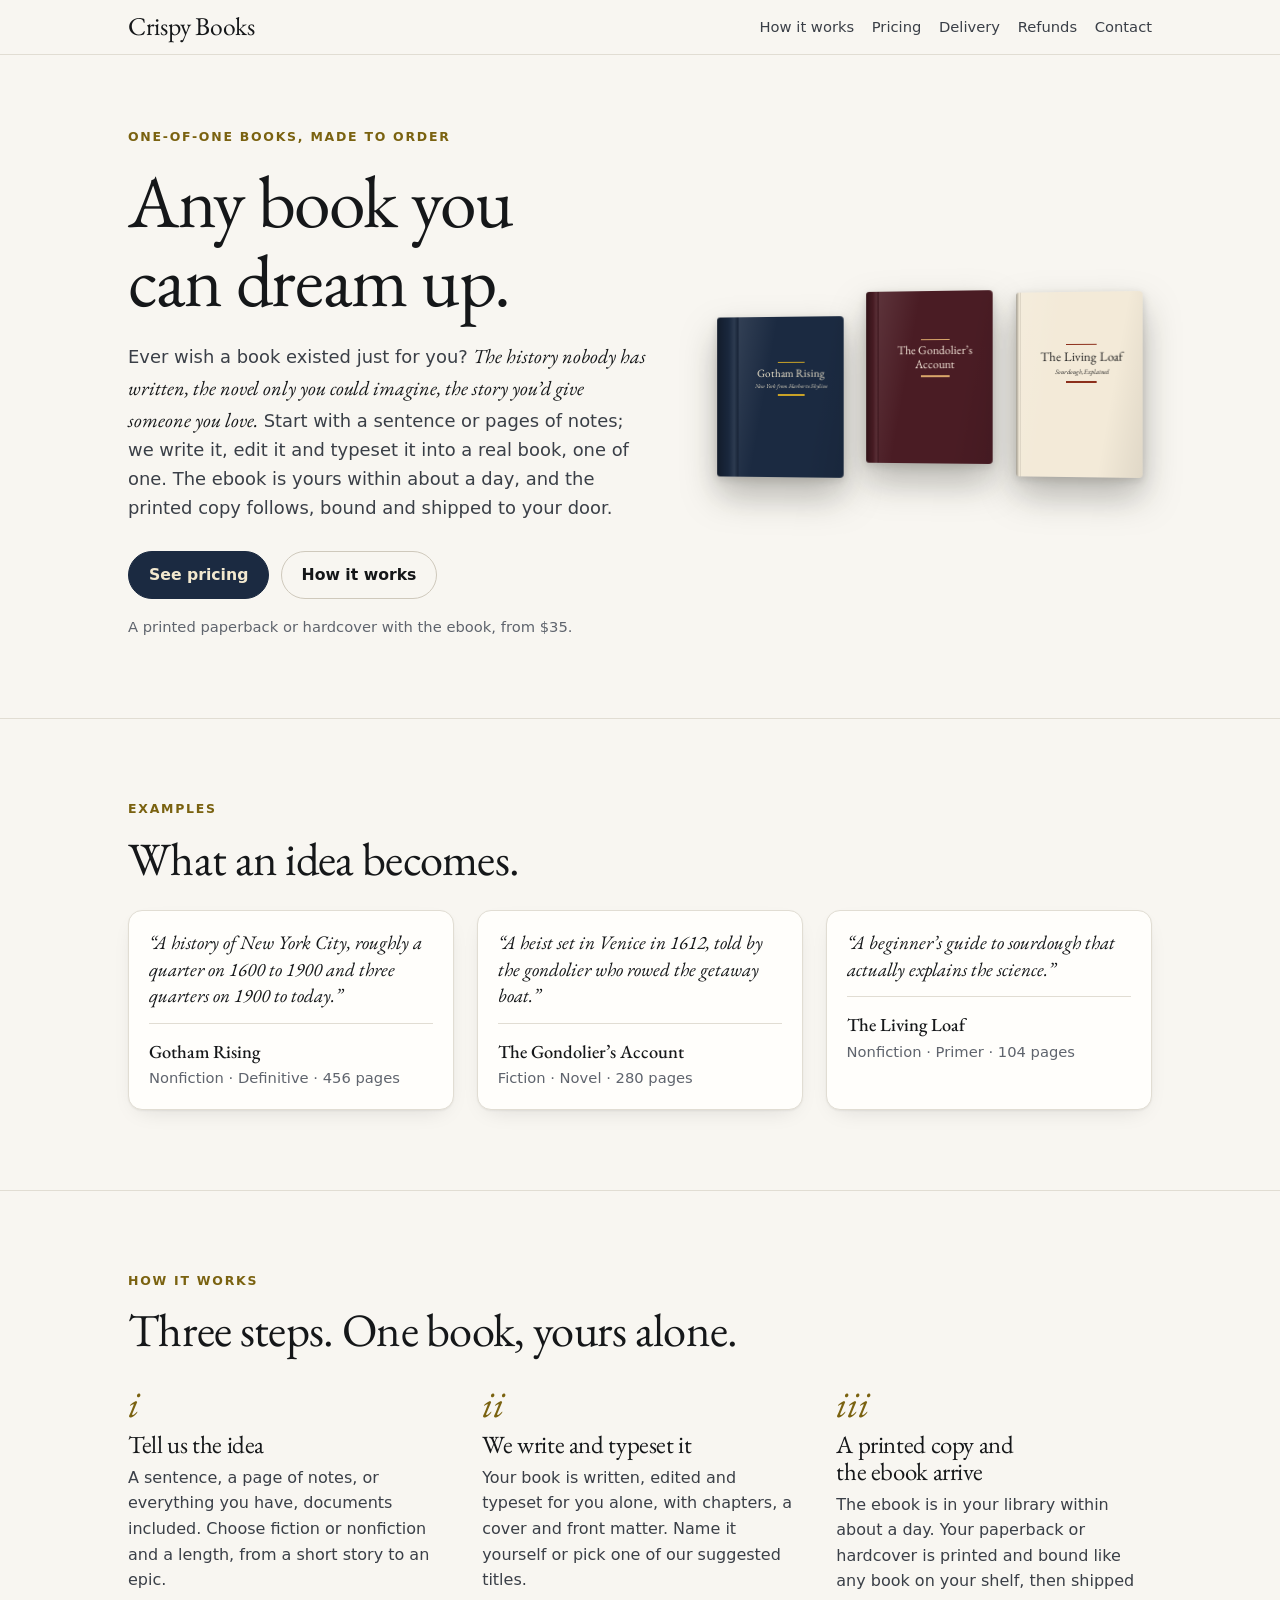
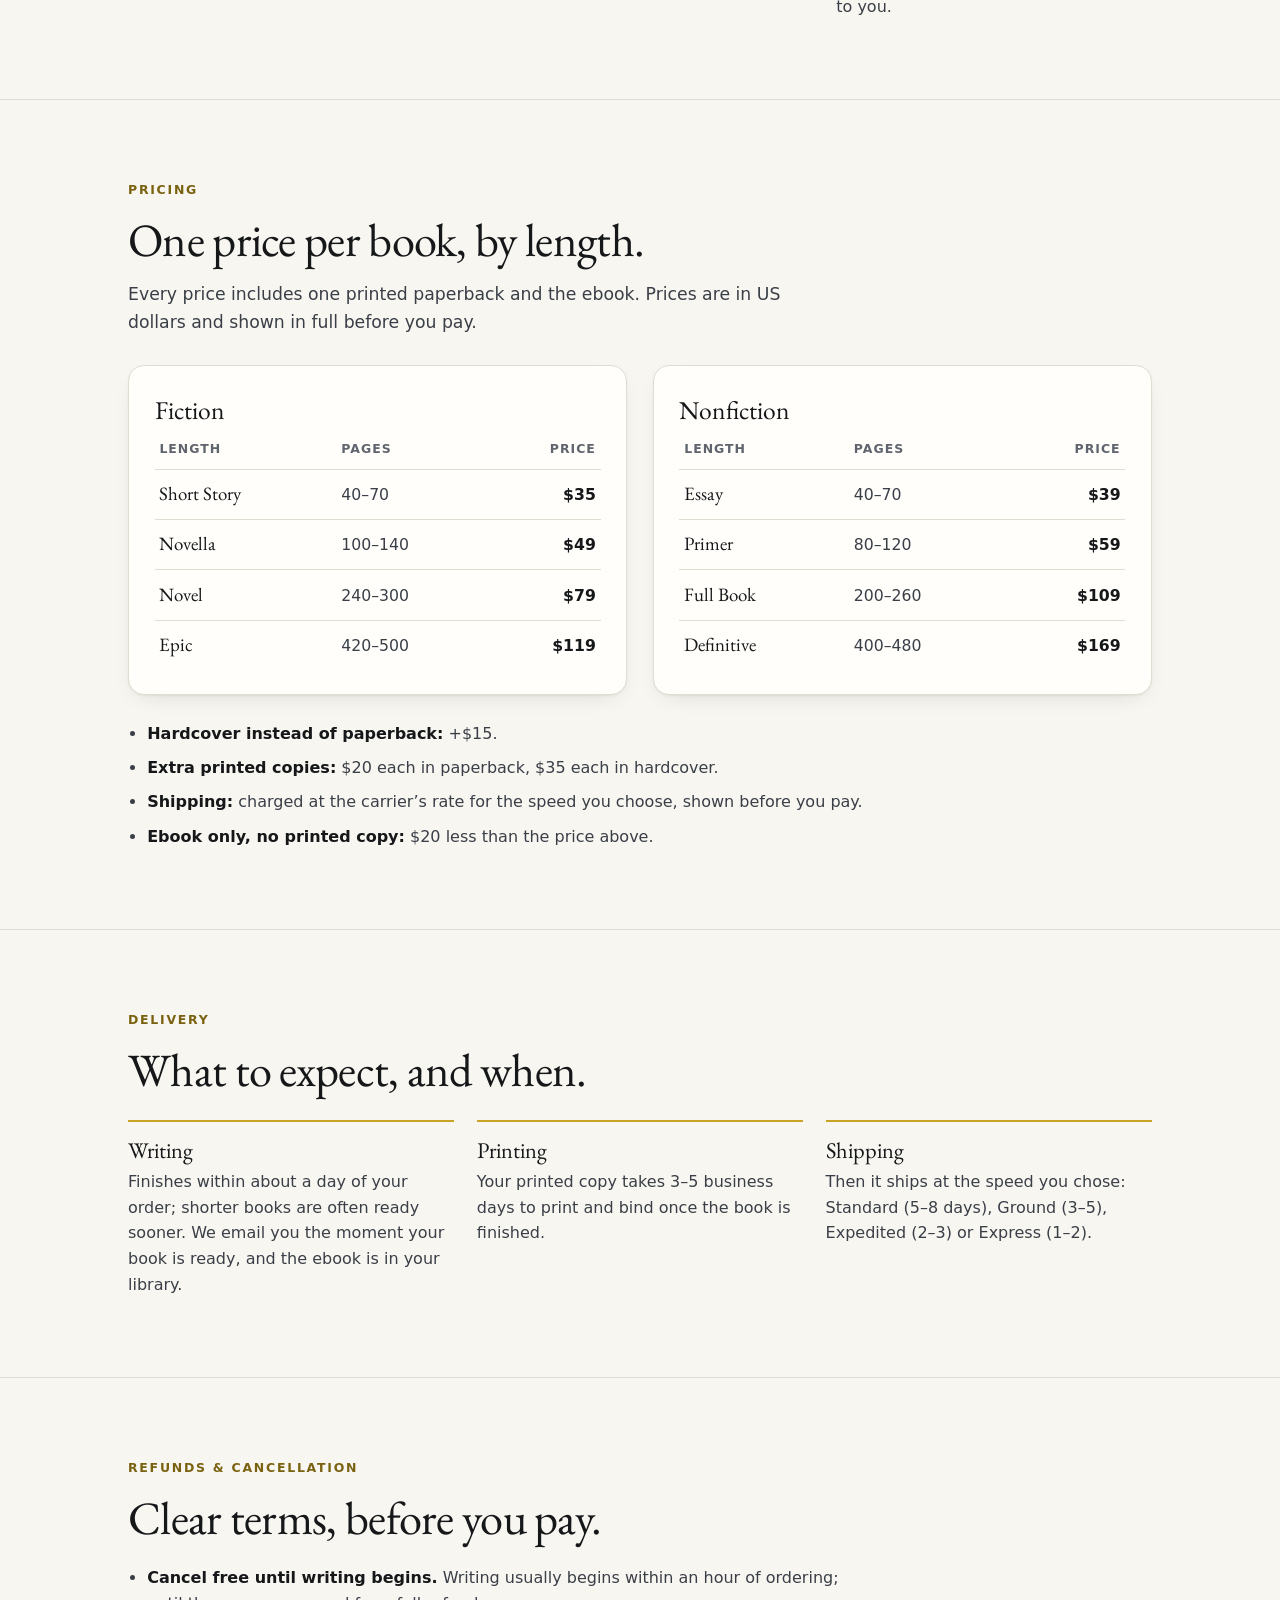
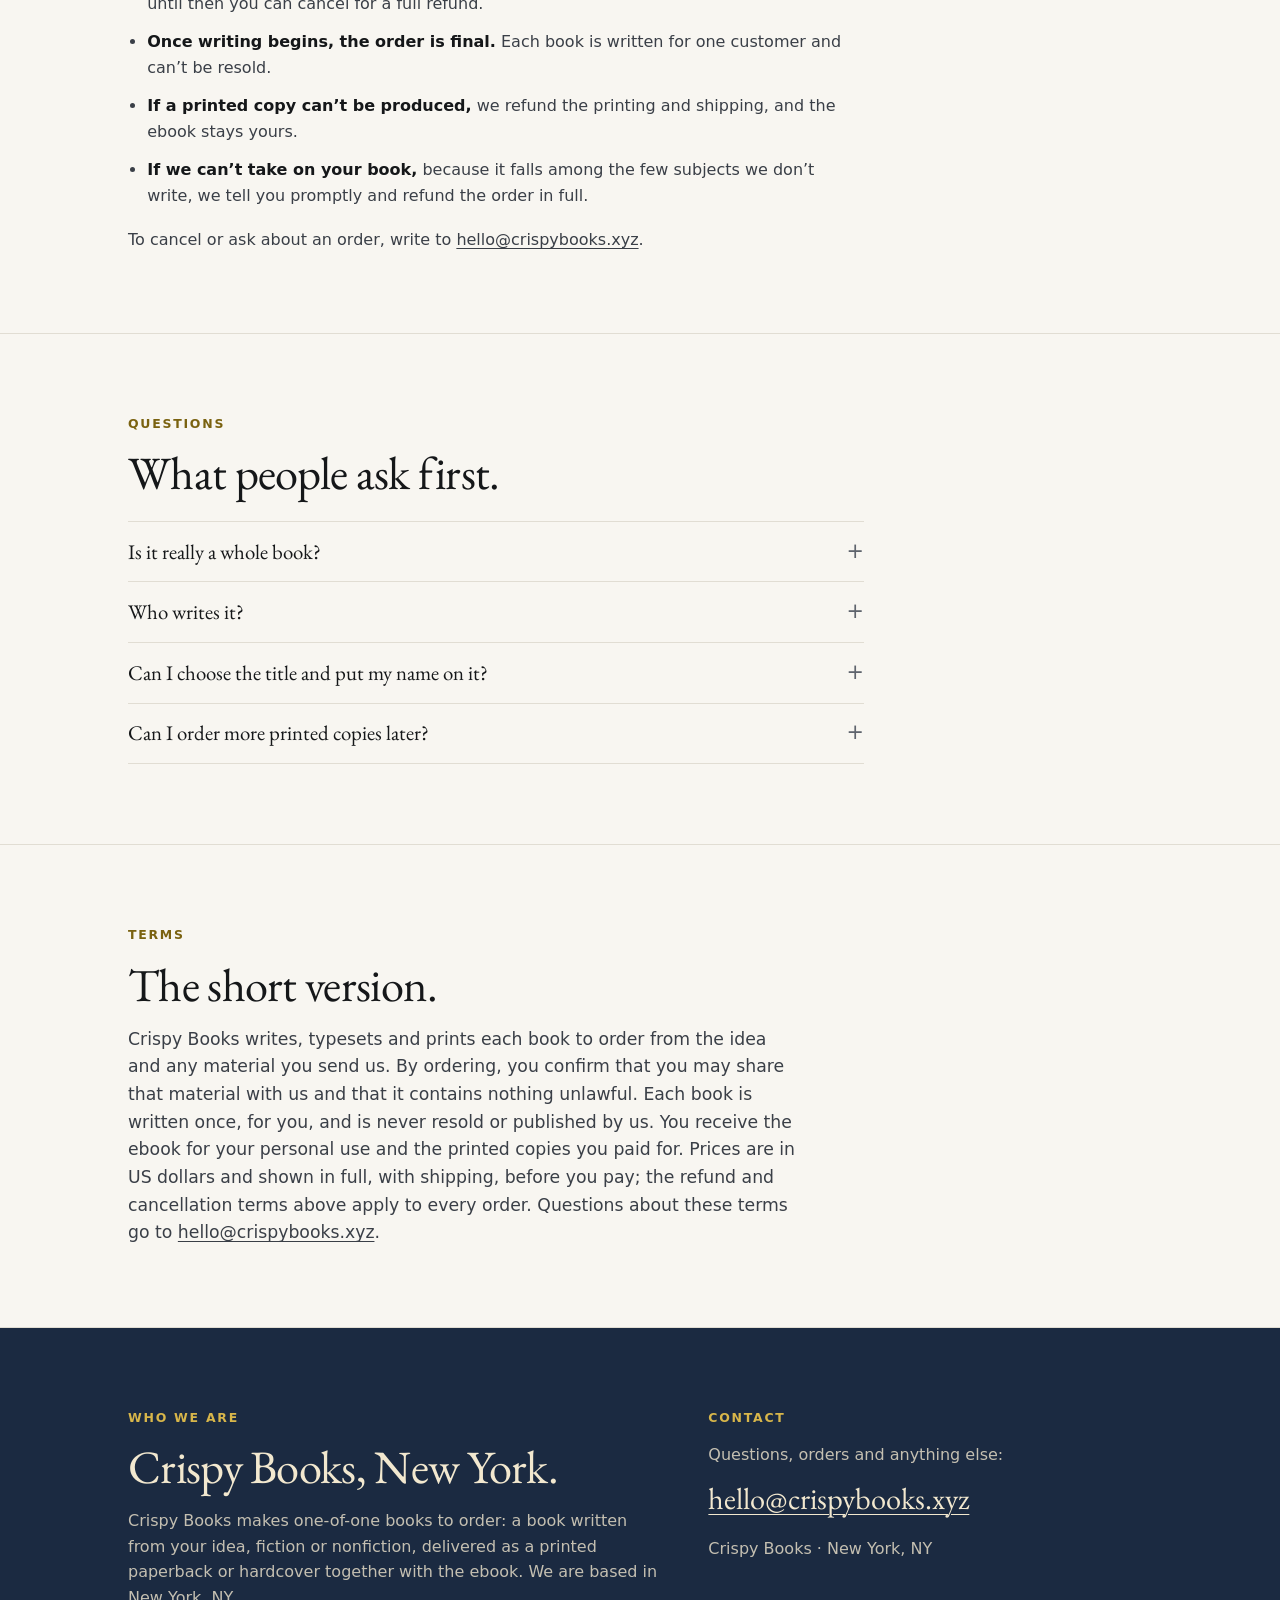
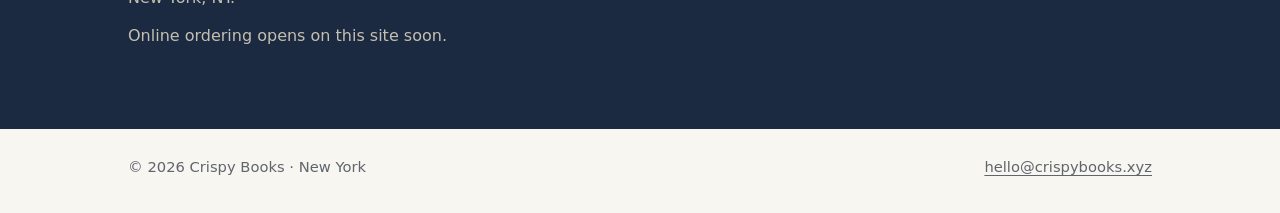
==== index.html @ 07b3c9d2 "Deploy apps/landing from mybook 54cb2e8" ====
<!doctype html>
<html lang="en">
<head>
<meta charset="utf-8">
<meta name="viewport" content="width=device-width, initial-scale=1">
<title>Crispy Books</title>
<meta name="description" content="Printed books made to order, one of one. Share any idea, fiction or nonfiction; we write, typeset and print it and ship it with the ebook. From $35.">
<link rel="canonical" href="https://crispybooks.xyz/">
<meta property="og:type" content="website">
<meta property="og:url" content="https://crispybooks.xyz/">
<meta property="og:title" content="Crispy Books">
<meta property="og:description" content="Printed books made to order, one of one. Share any idea, fiction or nonfiction; we write, typeset and print it and ship it with the ebook. From $35.">
<meta name="color-scheme" content="light dark">
<meta name="theme-color" content="#f8f6f1" media="(prefers-color-scheme: light)">
<meta name="theme-color" content="#121416" media="(prefers-color-scheme: dark)">
<link rel="icon" href="data:image/svg+xml,%3Csvg xmlns='http://www.w3.org/2000/svg' viewBox='0 0 32 32'%3E%3Crect width='32' height='32' rx='7' fill='%231b2a41'/%3E%3Crect x='8' y='7' width='2' height='18' fill='%23c9a227'/%3E%3Ctext x='18.5' y='23' font-family='Georgia,serif' font-size='18' text-anchor='middle' fill='%23f2e8cf'%3EC%3C/text%3E%3C/svg%3E">
<link rel="preconnect" href="https://fonts.googleapis.com">
<link rel="preconnect" href="https://fonts.gstatic.com" crossorigin>
<link rel="stylesheet" href="https://fonts.googleapis.com/css2?family=EB+Garamond:ital,wght@0,400;0,500;1,400&display=swap">
<style>
/* Tokens from apps/web/src/app/globals.css (the paper/ink/gold palette). --gold-text is the gold darkened so it can
   carry small text (the gold itself is 2.2:1 on --paper); --muted is a shade darker than the app's for 4.5:1 on
   --surface as well as --paper. */
:root {
  --paper: #f8f6f1; --paper-2: #efece5; --surface: #fffefb; --ink: #151719; --ink-2: #3a3f47; --muted: #5f646d;
  --line: #e1ddd3; --line-2: #cfc9bc; --accent: #1b2a41; --on-accent: #f2e8cf; --gold: #c9a227; --gold-text: #7a6210;
  --focus: #9a7b14; --band: #1b2a41; --band-fg: #f2e8cf; --band-muted: #c4bfb1; --band-gold: #d8b64a;
  --shadow-1: 0 1px 2px rgba(21,23,26,.05), 0 8px 24px -12px rgba(21,23,26,.18);
  --book-shadow: drop-shadow(0 18px 18px rgba(20,18,12,.26)) drop-shadow(0 3px 4px rgba(20,18,12,.16));
  --display: "EB Garamond", "Libertinus Serif", Georgia, "Times New Roman", serif;
  --ui: system-ui, -apple-system, "Segoe UI", Roboto, "Helvetica Neue", Arial, sans-serif;
  color-scheme: light;
}
@media (prefers-color-scheme: dark) {
  :root {
    --paper: #121416; --paper-2: #191c20; --surface: #1c1f24; --ink: #ebe8e1; --ink-2: #cfcac0; --muted: #a3a7af;
    --line: #2a2e35; --line-2: #3a3f48; --accent: #f2e8cf; --on-accent: #1b2a41; --gold: #d8b64a; --gold-text: #d8b64a;
    --focus: #d8b64a; --band: #0f1724; --band-fg: #f2e8cf; --band-muted: #a9acb3;
    --shadow-1: 0 1px 2px rgba(0,0,0,.4), 0 8px 24px -12px rgba(0,0,0,.6);
    --book-shadow: drop-shadow(0 18px 18px rgba(0,0,0,.5)) drop-shadow(0 3px 4px rgba(0,0,0,.4));
    color-scheme: dark;
  }
}
*, *::before, *::after { box-sizing: border-box; }
html { -webkit-text-size-adjust: 100%; }
@media (prefers-reduced-motion: no-preference) { html { scroll-behavior: smooth; } }
body { margin: 0; background: var(--paper); color: var(--ink); font-family: var(--ui); font-size: 1rem; line-height: 1.6; -webkit-font-smoothing: antialiased; overflow-wrap: break-word; }
h1, h2, h3 { font-family: var(--display); font-weight: 400; line-height: 1.08; letter-spacing: -.015em; margin: 0; text-wrap: balance; }
p { margin: 0; }
a { color: inherit; text-decoration-thickness: 1px; text-underline-offset: .18em; }
a:hover { text-decoration-thickness: 2px; }
:focus-visible { outline: 2px solid var(--focus); outline-offset: 3px; border-radius: 3px; }
.wrap { width: 100%; max-width: 1080px; margin: 0 auto; padding: 0 16px; }
@media (min-width: 640px) { .wrap { padding: 0 28px; } }
.skip { position: absolute; left: 16px; top: -100px; background: var(--accent); color: var(--on-accent); padding: .5rem .8rem; border-radius: 6px; z-index: 10; }
.skip:focus { top: 12px; }

/* header */
.top { border-bottom: 1px solid var(--line); }
.top .wrap { display: flex; flex-wrap: wrap; align-items: center; justify-content: space-between; gap: .4rem 1.2rem; padding-top: .9rem; padding-bottom: .9rem; }
.wordmark { font-family: var(--display); font-size: 1.6rem; line-height: 1; letter-spacing: -.01em; text-decoration: none; }
.top nav ul { display: flex; flex-wrap: wrap; gap: .2rem 1.1rem; list-style: none; margin: 0; padding: 0; font-size: .92rem; }
.top nav a { color: var(--ink-2); text-decoration: none; }
.top nav a:hover { color: var(--ink); text-decoration: underline; }

/* shared section pieces */
section { padding: 3.5rem 0; border-bottom: 1px solid var(--line); }
@media (min-width: 860px) { section { padding: 5rem 0; } }
.eyebrow { font-size: .78rem; font-weight: 600; letter-spacing: .14em; text-transform: uppercase; color: var(--gold-text); margin-bottom: .9rem; }
h2 { font-size: clamp(2rem, 6vw, 2.9rem); margin-bottom: 1rem; }
.lead { color: var(--ink-2); font-size: 1.08rem; max-width: 42rem; }

/* hero */
.hero { padding-top: 2.6rem; }
.hero .wrap { display: grid; gap: 2.6rem; align-items: center; }
@media (min-width: 860px) { .hero { padding-top: 4.5rem; } .hero .wrap { grid-template-columns: 1.08fr .92fr; gap: 3.5rem; } }
h1 { font-size: clamp(2.6rem, 9vw, 4.6rem); margin-bottom: 1.2rem; }
.hero .sub { color: var(--ink-2); font-size: 1.12rem; max-width: 36rem; }
.hero .sub em { font-family: var(--display); font-size: 1.12em; color: var(--ink); }
.ctas { display: flex; flex-wrap: wrap; gap: .7rem; margin-top: 1.8rem; }
.btn { display: inline-flex; align-items: center; min-height: 44px; padding: .65rem 1.25rem; border-radius: 999px; font-weight: 600; font-size: .98rem; text-decoration: none; border: 1.5px solid var(--accent); }
.btn-primary { background: var(--accent); color: var(--on-accent); }
.btn-ghost { color: var(--ink); border-color: var(--line-2); }
.btn:hover { filter: brightness(1.08); }
.from { margin-top: 1rem; color: var(--muted); font-size: .92rem; }

/* CSS books, simplified from apps/web's BookCover (globals.css .book / .bk-*) */
.shelf { display: grid; grid-template-columns: repeat(3, minmax(0, 1fr)); gap: 5%; align-items: end; max-width: 520px; width: 100%; margin: 0 auto; padding: 1.2rem 2% 1rem; }
.book { display: flex; align-items: stretch; filter: var(--book-shadow); transform: perspective(1200px) rotateY(-10deg); transform-origin: 40% center; }
.shelf .book:nth-child(2) { transform: perspective(1200px) rotateY(-10deg) translateY(-8%); }
.bk-spine { flex: 0 0 auto; border-radius: 3px 0 0 3px; background-color: var(--c-bg); background-image: linear-gradient(to right, rgba(0,0,0,.35), rgba(0,0,0,.05) 55%, rgba(255,255,255,.08) 80%, rgba(0,0,0,.18)); }
.bk-cover { container-type: inline-size; position: relative; flex: 1 1 auto; min-width: 0; aspect-ratio: 2 / 3; overflow: hidden; border-radius: 0 4px 4px 0; background: var(--c-bg); color: var(--c-fg); }
.bk-cover::before { content: ""; position: absolute; inset: 0; background: linear-gradient(100deg, rgba(255,255,255,.1), transparent 30%, transparent 70%, rgba(0,0,0,.08)); }
.bk-panel { position: absolute; inset: 0; display: grid; grid-template-rows: 1fr auto 2fr; padding: 8cqw; font-family: var(--display); }
.bk-tb { grid-row: 2; display: grid; justify-items: center; gap: 3.6cqw; text-align: center; }
.bk-rule { width: 30%; height: 1.5px; background: var(--c-accent); }
.bk-t { font-size: 10.5cqw; line-height: 1.1; text-wrap: balance; }
.bk-s { font-size: 5.4cqw; font-style: italic; line-height: 1.25; }

/* examples */
.ideas { list-style: none; margin: 1.6rem 0 0; padding: 0; display: grid; gap: 1rem; }
@media (min-width: 860px) { .ideas { grid-template-columns: repeat(3, 1fr); gap: 1.4rem; } }
.ideas li { background: var(--surface); border: 1px solid var(--line); border-radius: 14px; padding: 1.2rem 1.25rem; box-shadow: var(--shadow-1); }
.ideas q { display: block; font-family: var(--display); font-style: italic; font-size: 1.2rem; line-height: 1.4; quotes: "\201C" "\201D"; }
.ideas .became { margin-top: .8rem; padding-top: .8rem; border-top: 1px solid var(--line); font-size: .92rem; color: var(--muted); }
.ideas .became b { display: block; font-family: var(--display); font-weight: 500; font-size: 1.15rem; color: var(--ink); }

/* how it works */
.steps { list-style: none; margin: 1.8rem 0 0; padding: 0; display: grid; gap: 1.8rem; }
@media (min-width: 860px) { .steps { grid-template-columns: repeat(3, 1fr); gap: 2.4rem; } }
.steps .n { font-family: var(--display); font-style: italic; font-size: 2.4rem; line-height: 1; color: var(--gold-text); }
.steps h3 { font-size: 1.55rem; margin: .5rem 0 .45rem; }
.steps p { color: var(--ink-2); }

/* pricing */
.prices { display: grid; gap: 1.2rem; margin-top: 1.8rem; }
@media (min-width: 760px) { .prices { grid-template-columns: 1fr 1fr; gap: 1.6rem; } }
.card { background: var(--surface); border: 1px solid var(--line); border-radius: 16px; padding: 1.2rem 1rem; box-shadow: var(--shadow-1); }
@media (min-width: 640px) { .card { padding: 1.5rem 1.6rem; } }
table { width: 100%; border-collapse: collapse; font-size: .98rem; }
caption { text-align: left; font-family: var(--display); font-size: 1.6rem; padding-bottom: .5rem; }
th, td { text-align: left; padding: .6rem .3rem; border-top: 1px solid var(--line); vertical-align: baseline; }
thead th { border-top: 0; font-size: .78rem; font-weight: 600; letter-spacing: .08em; text-transform: uppercase; color: var(--muted); padding-top: 0; }
tbody th { font-family: var(--display); font-weight: 400; font-size: 1.18rem; }
td.pg { color: var(--ink-2); white-space: nowrap; }
.price { text-align: right; font-weight: 600; white-space: nowrap; font-variant-numeric: tabular-nums; }
.incl { margin: 1.6rem 0 0; display: grid; gap: .55rem; padding-left: 1.2rem; color: var(--ink-2); }
.incl strong { color: var(--ink); }

/* delivery, refunds, terms */
.facts { margin: 1.6rem 0 0; display: grid; gap: 1.2rem; }
@media (min-width: 760px) { .facts { grid-template-columns: repeat(3, 1fr); gap: 1.4rem; } }
.facts div { border-top: 2px solid var(--gold); padding-top: .9rem; }
.facts dt { font-family: var(--display); font-size: 1.4rem; line-height: 1.2; }
.facts dd { margin: .35rem 0 0; color: var(--ink-2); }
.policy { margin: 1.4rem 0 0; padding-left: 1.2rem; display: grid; gap: .8rem; max-width: 46rem; color: var(--ink-2); }
.policy strong { color: var(--ink); }
.note { margin-top: 1.2rem; color: var(--ink-2); max-width: 46rem; }

/* faq */
.faq { margin-top: 1.4rem; max-width: 46rem; border-top: 1px solid var(--line); }
.faq details { border-bottom: 1px solid var(--line); }
.faq summary { cursor: pointer; list-style: none; display: flex; justify-content: space-between; gap: 1rem; padding: 1.05rem 0; font-family: var(--display); font-size: 1.3rem; line-height: 1.25; }
.faq summary::-webkit-details-marker { display: none; }
.faq summary::after { content: "+"; font-family: var(--ui); color: var(--muted); flex: 0 0 auto; }
.faq details[open] summary::after { content: "\2212"; }
.faq details p { padding: 0 0 1.1rem; color: var(--ink-2); }

/* who we are + contact: the app's navy band */
.band { background: var(--band); color: var(--band-fg); border-bottom: 0; }
.band .wrap { display: grid; gap: 2rem; }
@media (min-width: 760px) { .band .wrap { grid-template-columns: 1.2fr 1fr; gap: 3rem; } }
.band .eyebrow { color: var(--band-gold); }
.band p { color: var(--band-muted); max-width: 34rem; }
.band p + p { margin-top: .8rem; }
.band .mail { display: inline-block; margin: .4rem 0 .8rem; font-family: var(--display); font-size: clamp(1.45rem, 6vw, 1.9rem); color: var(--band-fg); }
.band :focus-visible { outline-color: var(--band-gold); }

/* footer */
footer { padding: 1.6rem 0 2.2rem; color: var(--muted); font-size: .92rem; }
footer .wrap { display: flex; flex-wrap: wrap; gap: .4rem 1.4rem; justify-content: space-between; }
</style>
</head>
<body>
<a class="skip" href="#main">Skip to content</a>
<header class="top">
  <div class="wrap">
    <a class="wordmark" href="/">Crispy Books</a>
    <nav aria-label="Sections">
      <ul>
        <li><a href="#how">How it works</a></li>
        <li><a href="#pricing">Pricing</a></li>
        <li><a href="#delivery">Delivery</a></li>
        <li><a href="#refunds">Refunds</a></li>
        <li><a href="#contact">Contact</a></li>
      </ul>
    </nav>
  </div>
</header>

<main id="main">
  <section class="hero" aria-labelledby="hero-h">
    <div class="wrap">
      <div>
        <p class="eyebrow">One-of-one books, made to order</p>
        <h1 id="hero-h">Any book you can dream up.</h1>
        <p class="sub">Ever wish a book existed just for you? <em>The history nobody has written, the novel only you could imagine, the story you&rsquo;d give someone you love.</em> Start with a sentence or pages of notes; we write it, edit it and typeset it into a real book, one of one. The ebook is yours within about a day, and the printed copy follows, bound and shipped to your door.</p>
        <div class="ctas">
          <a class="btn btn-primary" href="#pricing">See pricing</a>
          <a class="btn btn-ghost" href="#how">How it works</a>
        </div>
        <p class="from">A printed paperback or hardcover with the ebook, from $35.</p>
      </div>
      <div class="shelf">
        <div class="book" role="img" aria-label="Book cover: Gotham Rising, New York from Harbor to Skyline" style="--c-bg:#1b2a41;--c-fg:#f2e8cf;--c-accent:#c9a227">
          <div class="bk-spine" style="width:17%"></div>
          <div class="bk-cover"><div class="bk-panel"><div class="bk-tb"><div class="bk-rule"></div><div class="bk-t">Gotham Rising</div><div class="bk-s">New York from Harbor to Skyline</div><div class="bk-rule"></div></div></div></div>
        </div>
        <div class="book" role="img" aria-label="Book cover: The Gondolier's Account" style="--c-bg:#4a1c24;--c-fg:#f6e9dc;--c-accent:#d9a66a">
          <div class="bk-spine" style="width:10.5%"></div>
          <div class="bk-cover"><div class="bk-panel"><div class="bk-tb"><div class="bk-rule"></div><div class="bk-t">The Gondolier&rsquo;s Account</div><div class="bk-rule"></div></div></div></div>
        </div>
        <div class="book" role="img" aria-label="Book cover: The Living Loaf, Sourdough, Explained" style="--c-bg:#f3ead8;--c-fg:#1f1f1f;--c-accent:#8c2f1b">
          <div class="bk-spine" style="width:4%"></div>
          <div class="bk-cover"><div class="bk-panel"><div class="bk-tb"><div class="bk-rule"></div><div class="bk-t">The Living Loaf</div><div class="bk-s">Sourdough, Explained</div><div class="bk-rule"></div></div></div></div>
        </div>
      </div>
    </div>
  </section>

  <section aria-labelledby="ideas-h">
    <div class="wrap">
      <p class="eyebrow">Examples</p>
      <h2 id="ideas-h">What an idea becomes.</h2>
      <ul class="ideas">
        <li><q>A history of New York City, roughly a quarter on 1600 to 1900 and three quarters on 1900 to today.</q><p class="became"><b>Gotham Rising</b>Nonfiction &middot; Definitive &middot; 456 pages</p></li>
        <li><q>A heist set in Venice in 1612, told by the gondolier who rowed the getaway boat.</q><p class="became"><b>The Gondolier&rsquo;s Account</b>Fiction &middot; Novel &middot; 280 pages</p></li>
        <li><q>A beginner&rsquo;s guide to sourdough that actually explains the science.</q><p class="became"><b>The Living Loaf</b>Nonfiction &middot; Primer &middot; 104 pages</p></li>
      </ul>
    </div>
  </section>

  <section id="how" aria-labelledby="how-h">
    <div class="wrap">
      <p class="eyebrow">How it works</p>
      <h2 id="how-h">Three steps. One book, yours alone.</h2>
      <ol class="steps">
        <li><div class="n" aria-hidden="true">i</div><h3>Tell us the idea</h3><p>A sentence, a page of notes, or everything you have, documents included. Choose fiction or nonfiction and a length, from a short story to an epic.</p></li>
        <li><div class="n" aria-hidden="true">ii</div><h3>We write and typeset it</h3><p>Your book is written, edited and typeset for you alone, with chapters, a cover and front matter. Name it yourself or pick one of our suggested titles.</p></li>
        <li><div class="n" aria-hidden="true">iii</div><h3>A printed copy and the ebook arrive</h3><p>The ebook is in your library within about a day. Your paperback or hardcover is printed and bound like any book on your shelf, then shipped to you.</p></li>
      </ol>
    </div>
  </section>

  <section id="pricing" aria-labelledby="pricing-h">
    <div class="wrap">
      <p class="eyebrow">Pricing</p>
      <h2 id="pricing-h">One price per book, by length.</h2>
      <p class="lead">Every price includes one printed paperback and the ebook. Prices are in US dollars and shown in full before you pay.</p>
      <div class="prices">
        <div class="card">
          <table>
            <caption>Fiction</caption>
            <thead><tr><th scope="col">Length</th><th scope="col">Pages</th><th scope="col" class="price">Price</th></tr></thead>
            <tbody>
              <tr><th scope="row">Short Story</th><td class="pg">40&ndash;70</td><td class="price">$35</td></tr>
              <tr><th scope="row">Novella</th><td class="pg">100&ndash;140</td><td class="price">$49</td></tr>
              <tr><th scope="row">Novel</th><td class="pg">240&ndash;300</td><td class="price">$79</td></tr>
              <tr><th scope="row">Epic</th><td class="pg">420&ndash;500</td><td class="price">$119</td></tr>
            </tbody>
          </table>
        </div>
        <div class="card">
          <table>
            <caption>Nonfiction</caption>
            <thead><tr><th scope="col">Length</th><th scope="col">Pages</th><th scope="col" class="price">Price</th></tr></thead>
            <tbody>
              <tr><th scope="row">Essay</th><td class="pg">40&ndash;70</td><td class="price">$39</td></tr>
              <tr><th scope="row">Primer</th><td class="pg">80&ndash;120</td><td class="price">$59</td></tr>
              <tr><th scope="row">Full Book</th><td class="pg">200&ndash;260</td><td class="price">$109</td></tr>
              <tr><th scope="row">Definitive</th><td class="pg">400&ndash;480</td><td class="price">$169</td></tr>
            </tbody>
          </table>
        </div>
      </div>
      <ul class="incl">
        <li><strong>Hardcover instead of paperback:</strong> +$15.</li>
        <li><strong>Extra printed copies:</strong> $20 each in paperback, $35 each in hardcover.</li>
        <li><strong>Shipping:</strong> charged at the carrier&rsquo;s rate for the speed you choose, shown before you pay.</li>
        <li><strong>Ebook only, no printed copy:</strong> $20 less than the price above.</li>
      </ul>
    </div>
  </section>

  <section id="delivery" aria-labelledby="delivery-h">
    <div class="wrap">
      <p class="eyebrow">Delivery</p>
      <h2 id="delivery-h">What to expect, and when.</h2>
      <dl class="facts">
        <div><dt>Writing</dt><dd>Finishes within about a day of your order; shorter books are often ready sooner. We email you the moment your book is ready, and the ebook is in your library.</dd></div>
        <div><dt>Printing</dt><dd>Your printed copy takes 3&ndash;5 business days to print and bind once the book is finished.</dd></div>
        <div><dt>Shipping</dt><dd>Then it ships at the speed you chose: Standard (5&ndash;8 days), Ground (3&ndash;5), Expedited (2&ndash;3) or Express (1&ndash;2).</dd></div>
      </dl>
    </div>
  </section>

  <section id="refunds" aria-labelledby="refunds-h">
    <div class="wrap">
      <p class="eyebrow">Refunds &amp; cancellation</p>
      <h2 id="refunds-h">Clear terms, before you pay.</h2>
      <ul class="policy">
        <li><strong>Cancel free until writing begins.</strong> Writing usually begins within an hour of ordering; until then you can cancel for a full refund.</li>
        <li><strong>Once writing begins, the order is final.</strong> Each book is written for one customer and can&rsquo;t be resold.</li>
        <li><strong>If a printed copy can&rsquo;t be produced,</strong> we refund the printing and shipping, and the ebook stays yours.</li>
        <li><strong>If we can&rsquo;t take on your book,</strong> because it falls among the few subjects we don&rsquo;t write, we tell you promptly and refund the order in full.</li>
      </ul>
      <p class="note">To cancel or ask about an order, write to <a href="mailto:hello@crispybooks.xyz">hello@crispybooks.xyz</a>.</p>
    </div>
  </section>

  <section id="faq" aria-labelledby="faq-h">
    <div class="wrap">
      <p class="eyebrow">Questions</p>
      <h2 id="faq-h">What people ask first.</h2>
      <div class="faq">
        <details><summary>Is it really a whole book?</summary><p>Yes. A finished, structured book with chapters, a cover, front matter and, for nonfiction, a sources section, typeset to the length you chose. It reads and prints like any book on your shelf.</p></details>
        <details><summary>Who writes it?</summary><p>Crispy Books does. Each book is written from your description by our in-house editorial process, edited for consistency, checked against its sources where it makes factual claims, and typeset by us. Your book is written once, for you, and never resold.</p></details>
        <details><summary>Can I choose the title and put my name on it?</summary><p>Yes. Set the title and subtitle yourself or pick one of three suggestions written for your book. You can print a name on the cover and title page as &ldquo;inspired by&rdquo;.</p></details>
        <details><summary>Can I order more printed copies later?</summary><p>Yes. Every book stays in your library, and you can order more copies in either binding at any time.</p></details>
      </div>
    </div>
  </section>

  <section id="terms" aria-labelledby="terms-h">
    <div class="wrap">
      <p class="eyebrow">Terms</p>
      <h2 id="terms-h">The short version.</h2>
      <p class="lead">Crispy Books writes, typesets and prints each book to order from the idea and any material you send us. By ordering, you confirm that you may share that material with us and that it contains nothing unlawful. Each book is written once, for you, and is never resold or published by us. You receive the ebook for your personal use and the printed copies you paid for. Prices are in US dollars and shown in full, with shipping, before you pay; the refund and cancellation terms above apply to every order. Questions about these terms go to <a href="mailto:hello@crispybooks.xyz">hello@crispybooks.xyz</a>.</p>
    </div>
  </section>

  <section id="contact" class="band" aria-labelledby="contact-h">
    <div class="wrap">
      <div>
        <p class="eyebrow">Who we are</p>
        <h2 id="contact-h">Crispy Books, New York.</h2>
        <p>Crispy Books makes one-of-one books to order: a book written from your idea, fiction or nonfiction, delivered as a printed paperback or hardcover together with the ebook. We are based in New York, NY.</p>
        <p>Online ordering opens on this site soon.</p>
      </div>
      <div>
        <p class="eyebrow">Contact</p>
        <p>Questions, orders and anything else:</p>
        <a class="mail" href="mailto:hello@crispybooks.xyz">hello@crispybooks.xyz</a>
        <p>Crispy Books &middot; New York, NY</p>
      </div>
    </div>
  </section>
</main>

<footer>
  <div class="wrap">
    <span>&copy; 2026 Crispy Books &middot; New York</span>
    <a href="mailto:hello@crispybooks.xyz">hello@crispybooks.xyz</a>
  </div>
</footer>
</body>
</html>
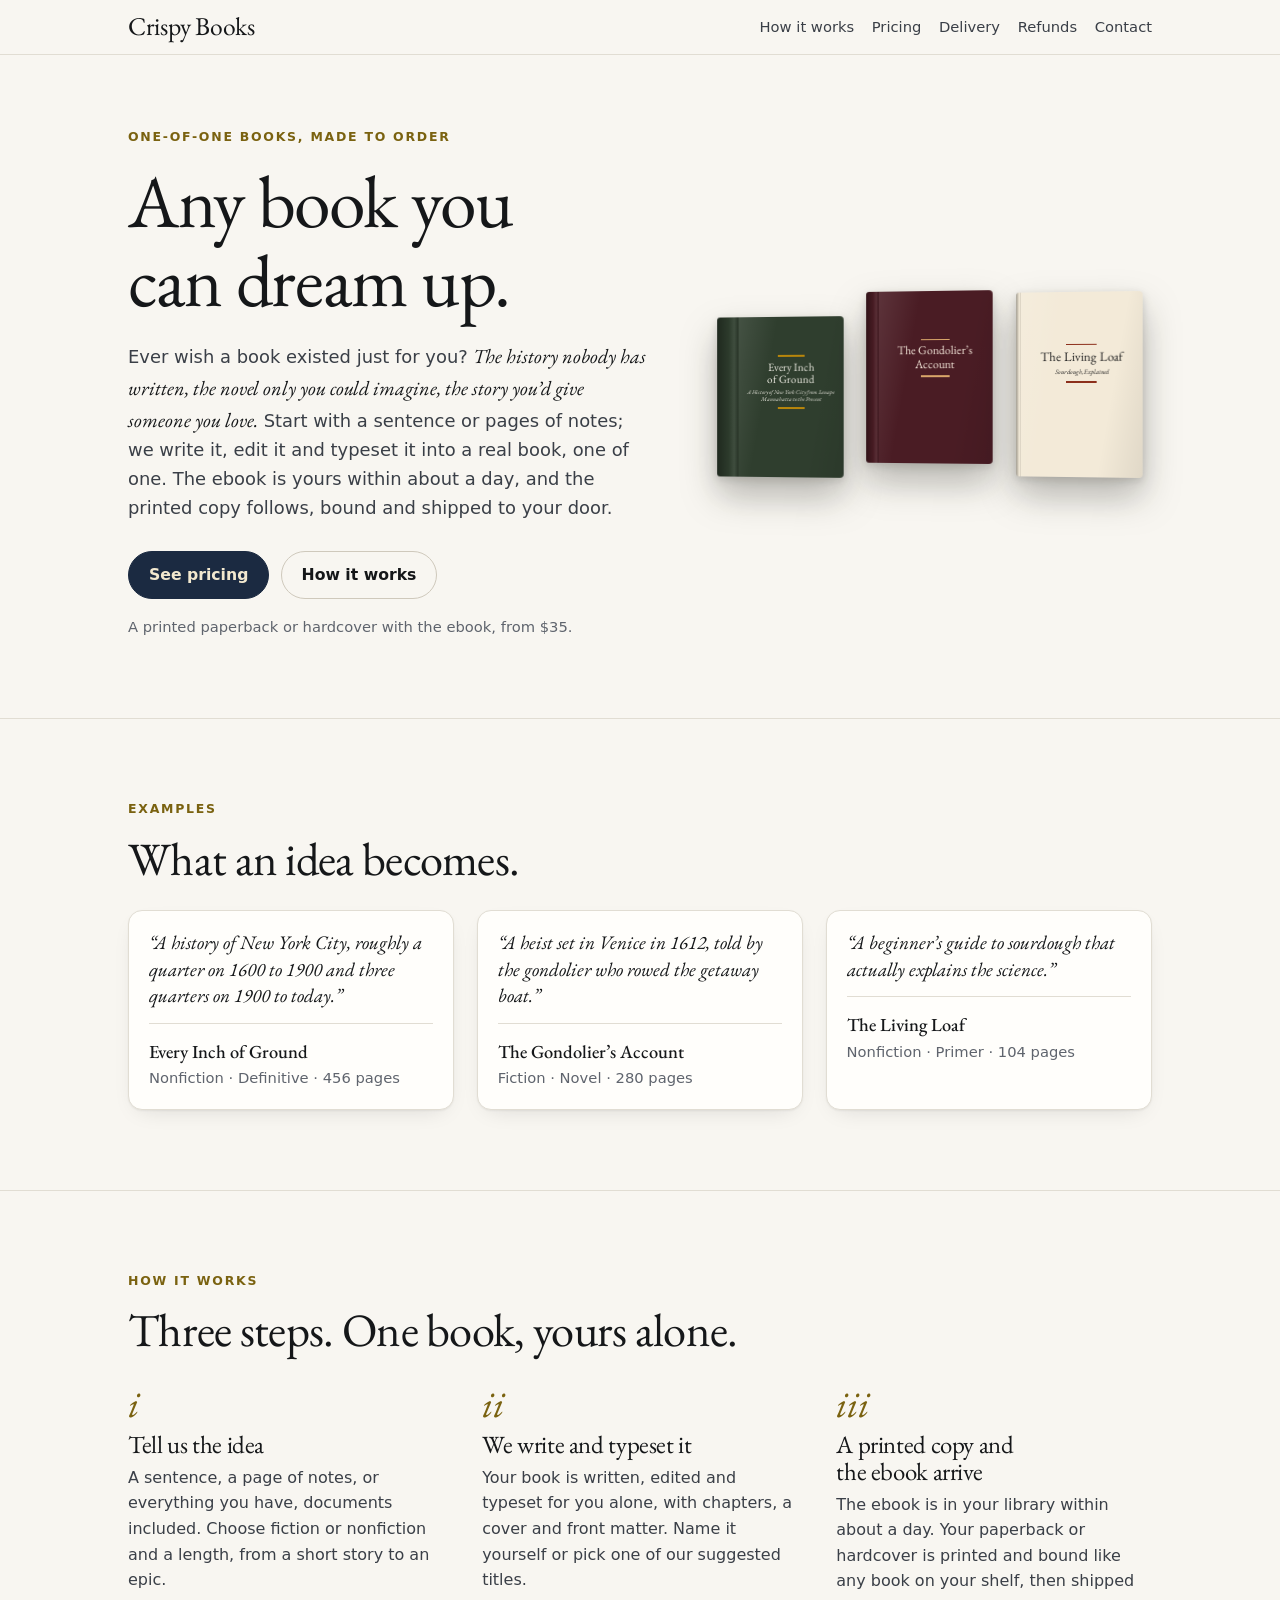
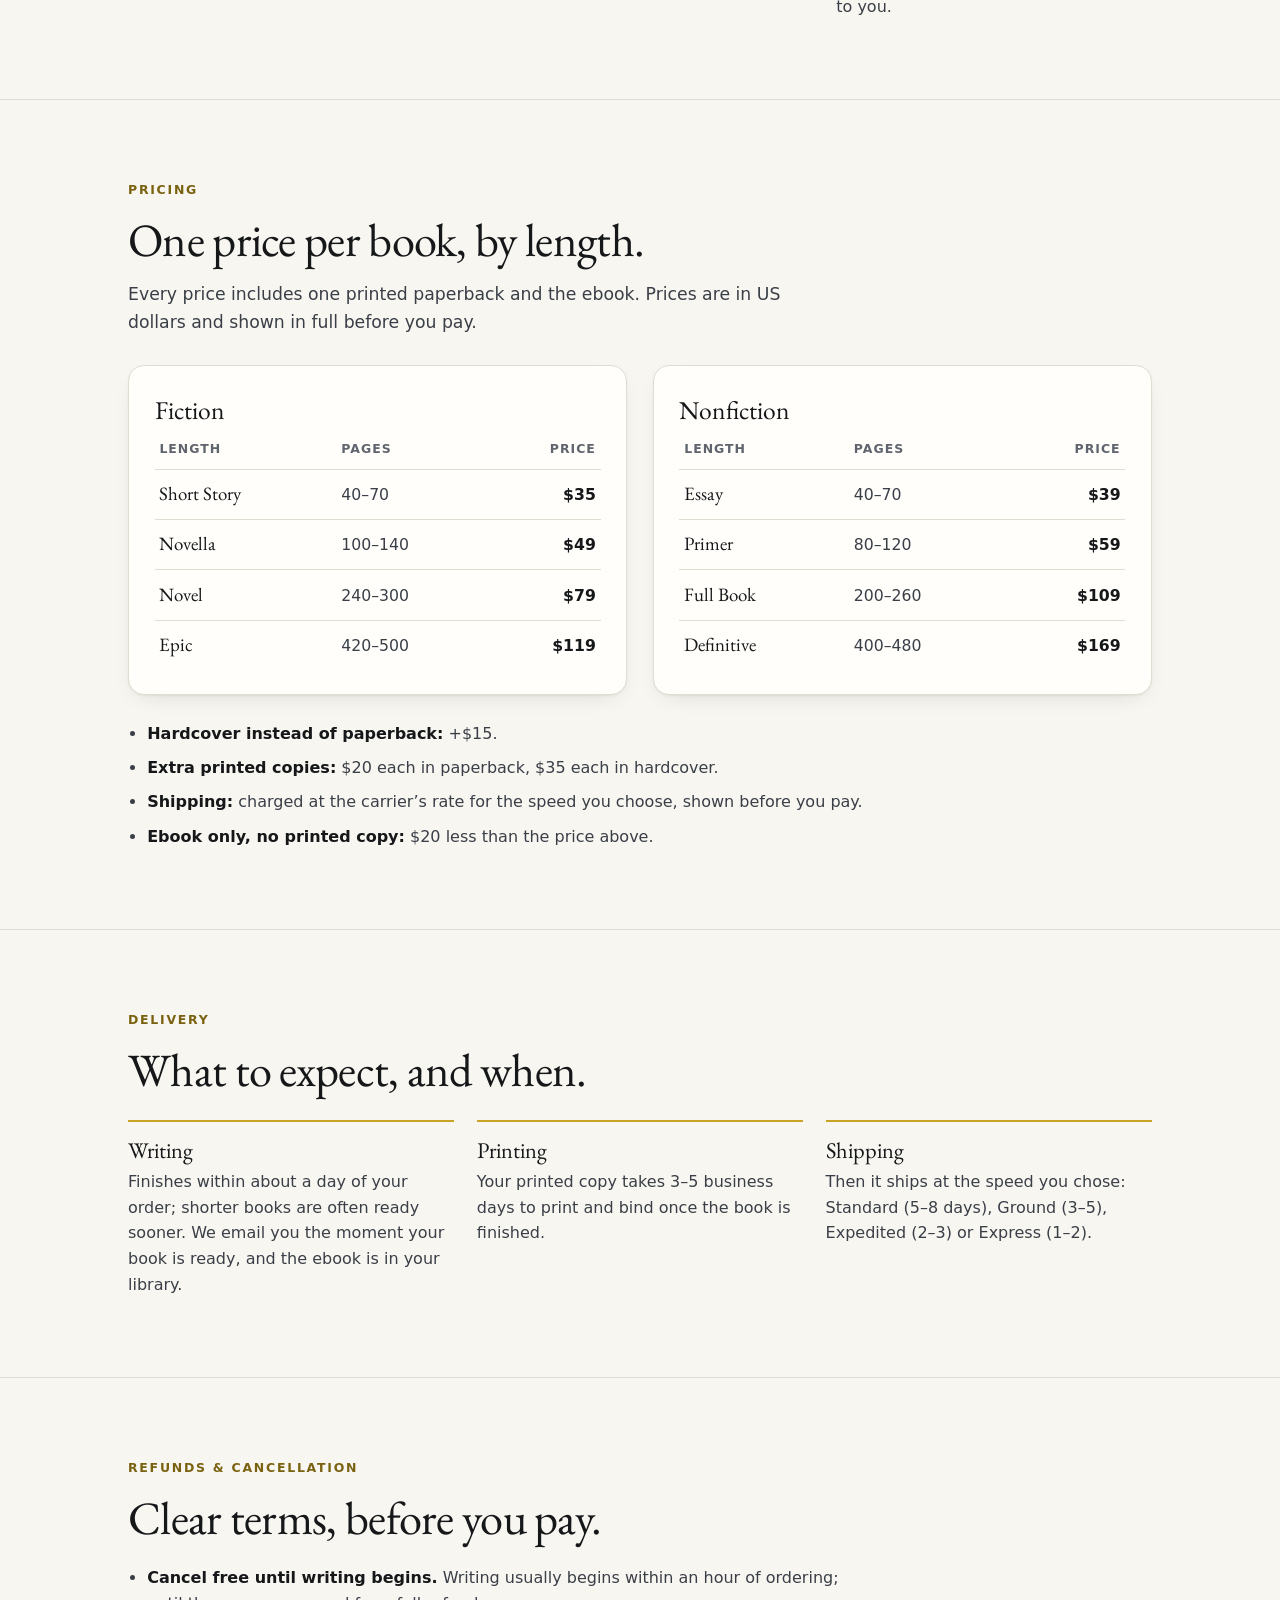
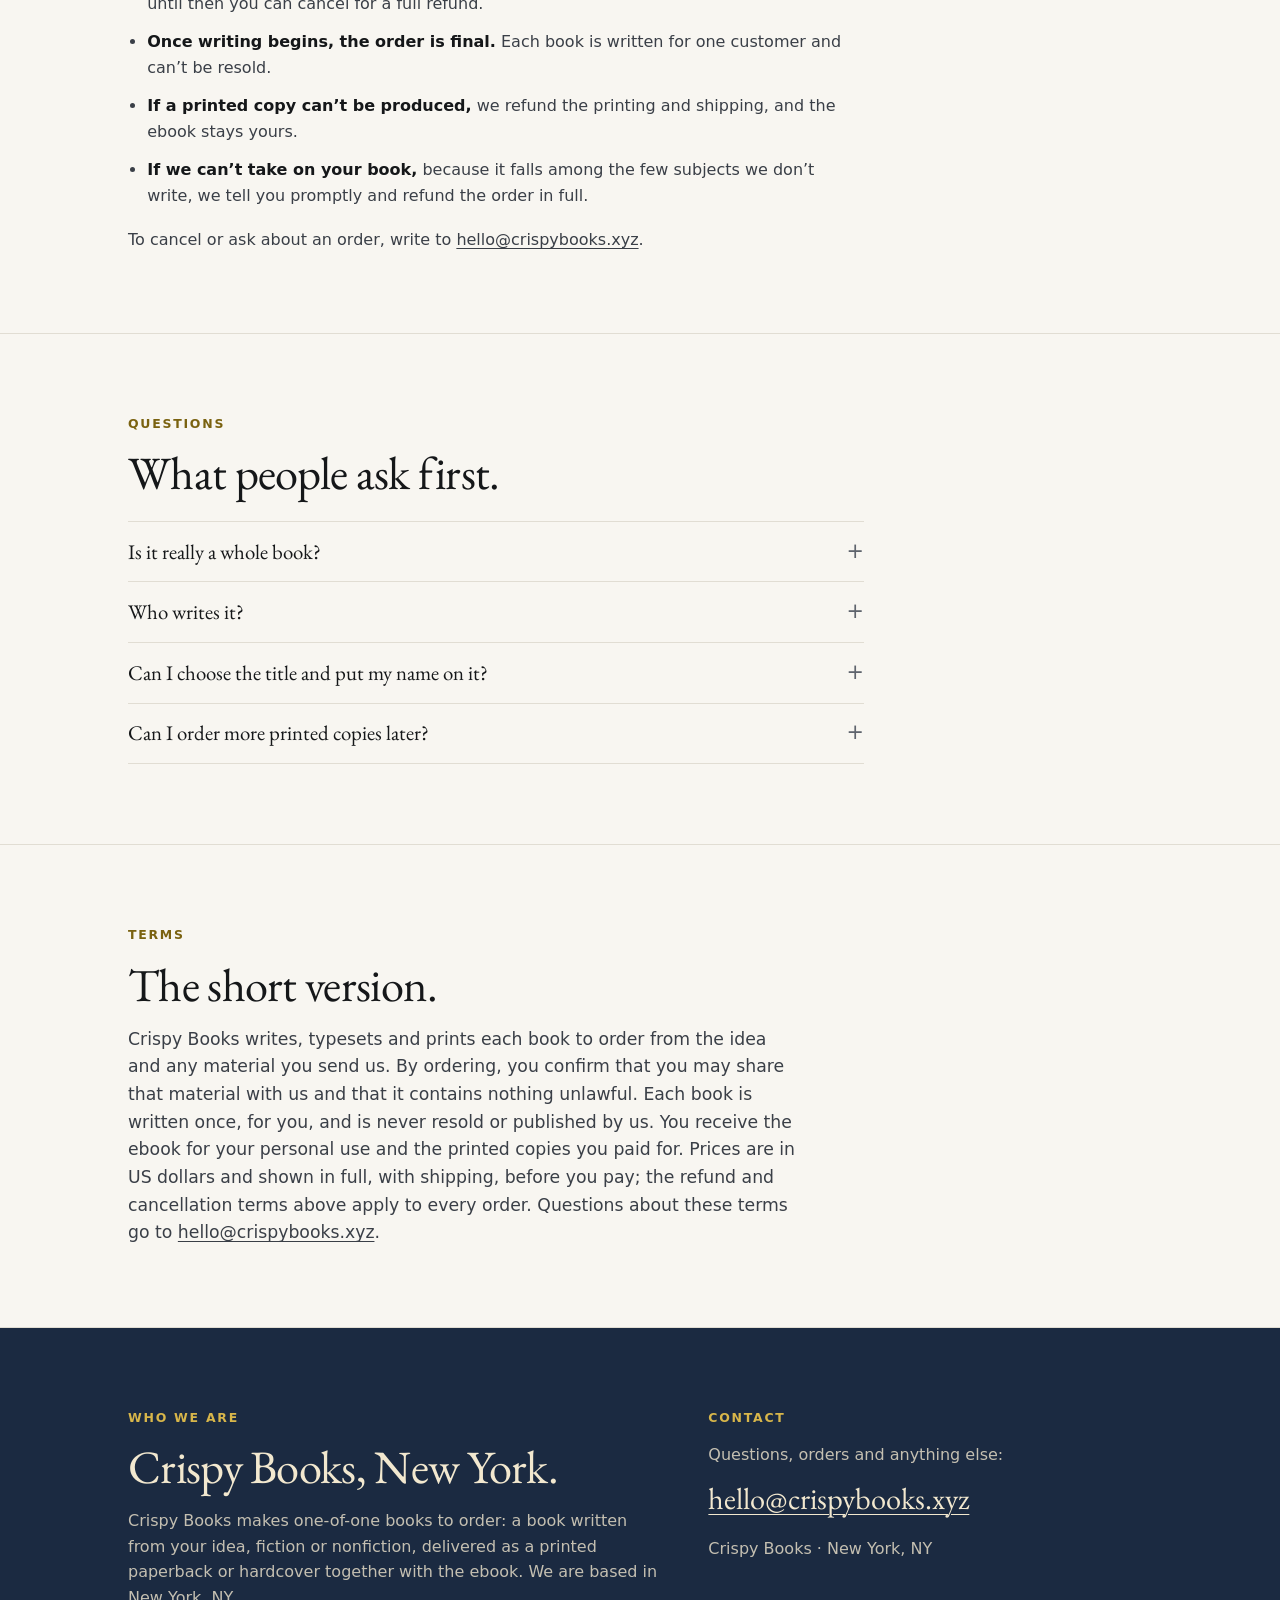
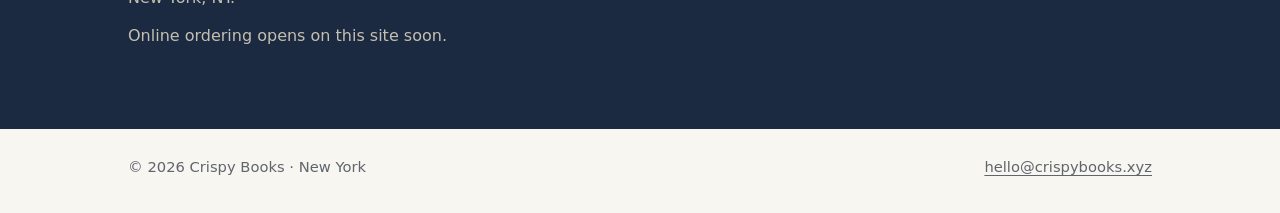
==== commit 4cee5e80: "Deploy apps/landing from mybook 008e0b2" ====
--- a/index.html
+++ b/index.html
@@ -192,9 +192,9 @@
         <p class="from">A printed paperback or hardcover with the ebook, from $35.</p>
       </div>
       <div class="shelf">
-        <div class="book" role="img" aria-label="Book cover: Gotham Rising, New York from Harbor to Skyline" style="--c-bg:#1b2a41;--c-fg:#f2e8cf;--c-accent:#c9a227">
+        <div class="book" role="img" aria-label="Book cover: Every Inch of Ground, A History of New York City from Lenape Mannahatta to the Present" style="--c-bg:#2f3e2e;--c-fg:#f1efe6;--c-accent:#b8860b">
           <div class="bk-spine" style="width:17%"></div>
-          <div class="bk-cover"><div class="bk-panel"><div class="bk-tb"><div class="bk-rule"></div><div class="bk-t">Gotham Rising</div><div class="bk-s">New York from Harbor to Skyline</div><div class="bk-rule"></div></div></div></div>
+          <div class="bk-cover"><div class="bk-panel"><div class="bk-tb"><div class="bk-rule"></div><div class="bk-t">Every Inch of Ground</div><div class="bk-s">A History of New York City from Lenape Mannahatta to the Present</div><div class="bk-rule"></div></div></div></div>
         </div>
         <div class="book" role="img" aria-label="Book cover: The Gondolier's Account" style="--c-bg:#4a1c24;--c-fg:#f6e9dc;--c-accent:#d9a66a">
           <div class="bk-spine" style="width:10.5%"></div>
@@ -213,7 +213,7 @@
       <p class="eyebrow">Examples</p>
       <h2 id="ideas-h">What an idea becomes.</h2>
       <ul class="ideas">
-        <li><q>A history of New York City, roughly a quarter on 1600 to 1900 and three quarters on 1900 to today.</q><p class="became"><b>Gotham Rising</b>Nonfiction &middot; Definitive &middot; 456 pages</p></li>
+        <li><q>A history of New York City, roughly a quarter on 1600 to 1900 and three quarters on 1900 to today.</q><p class="became"><b>Every Inch of Ground</b>Nonfiction &middot; Definitive &middot; 456 pages</p></li>
         <li><q>A heist set in Venice in 1612, told by the gondolier who rowed the getaway boat.</q><p class="became"><b>The Gondolier&rsquo;s Account</b>Fiction &middot; Novel &middot; 280 pages</p></li>
         <li><q>A beginner&rsquo;s guide to sourdough that actually explains the science.</q><p class="became"><b>The Living Loaf</b>Nonfiction &middot; Primer &middot; 104 pages</p></li>
       </ul>
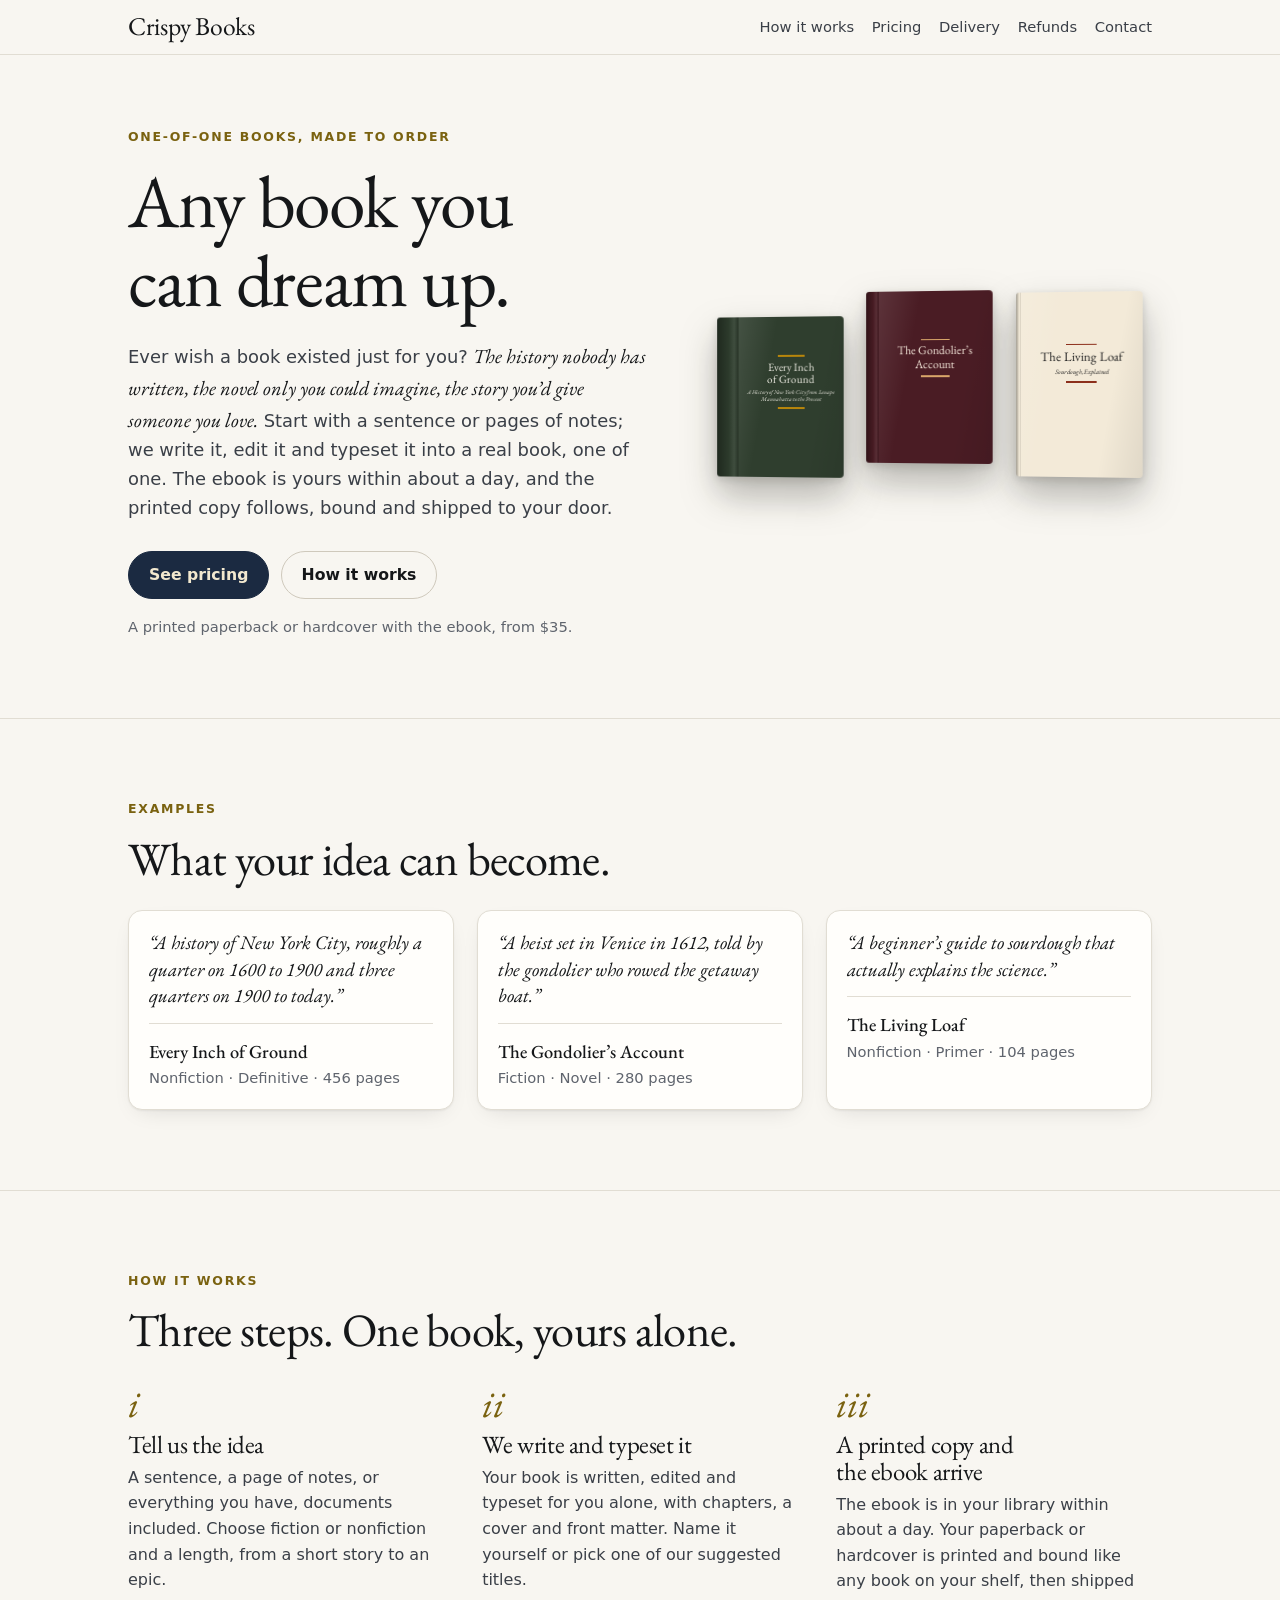
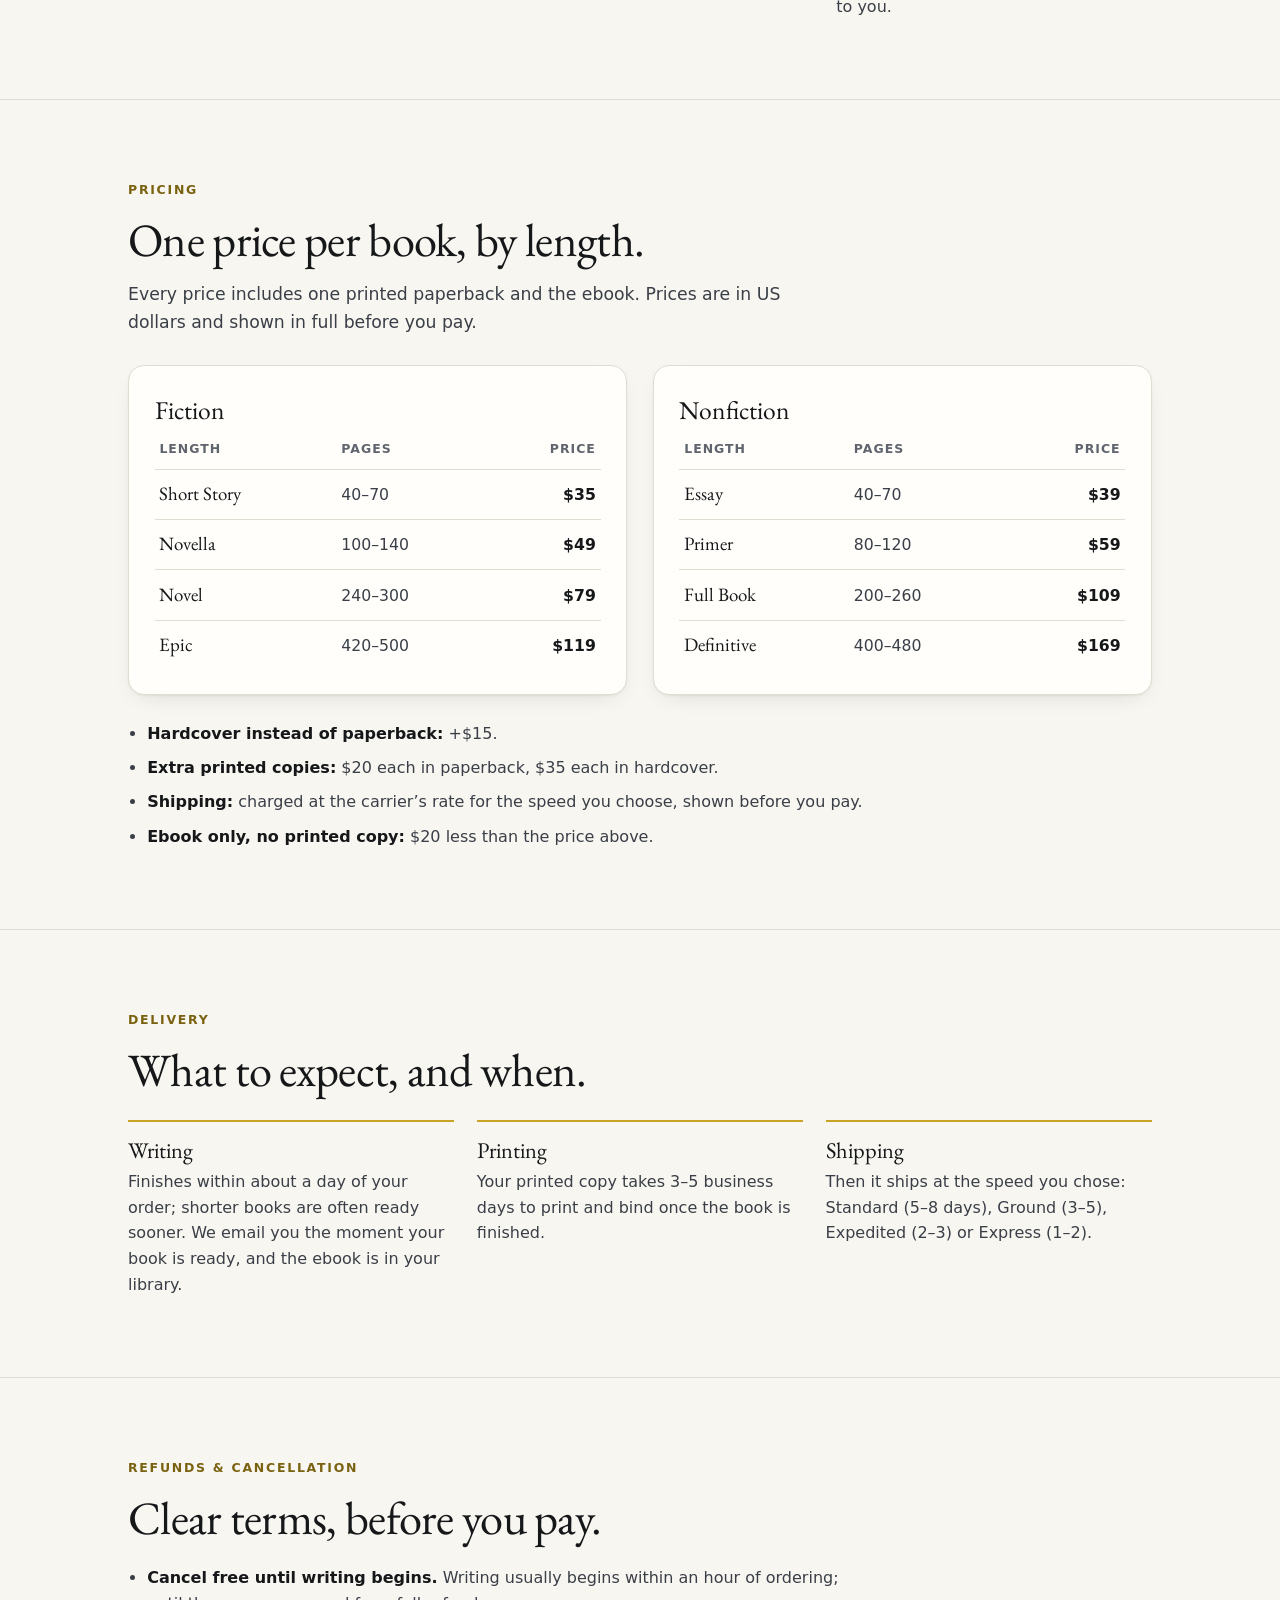
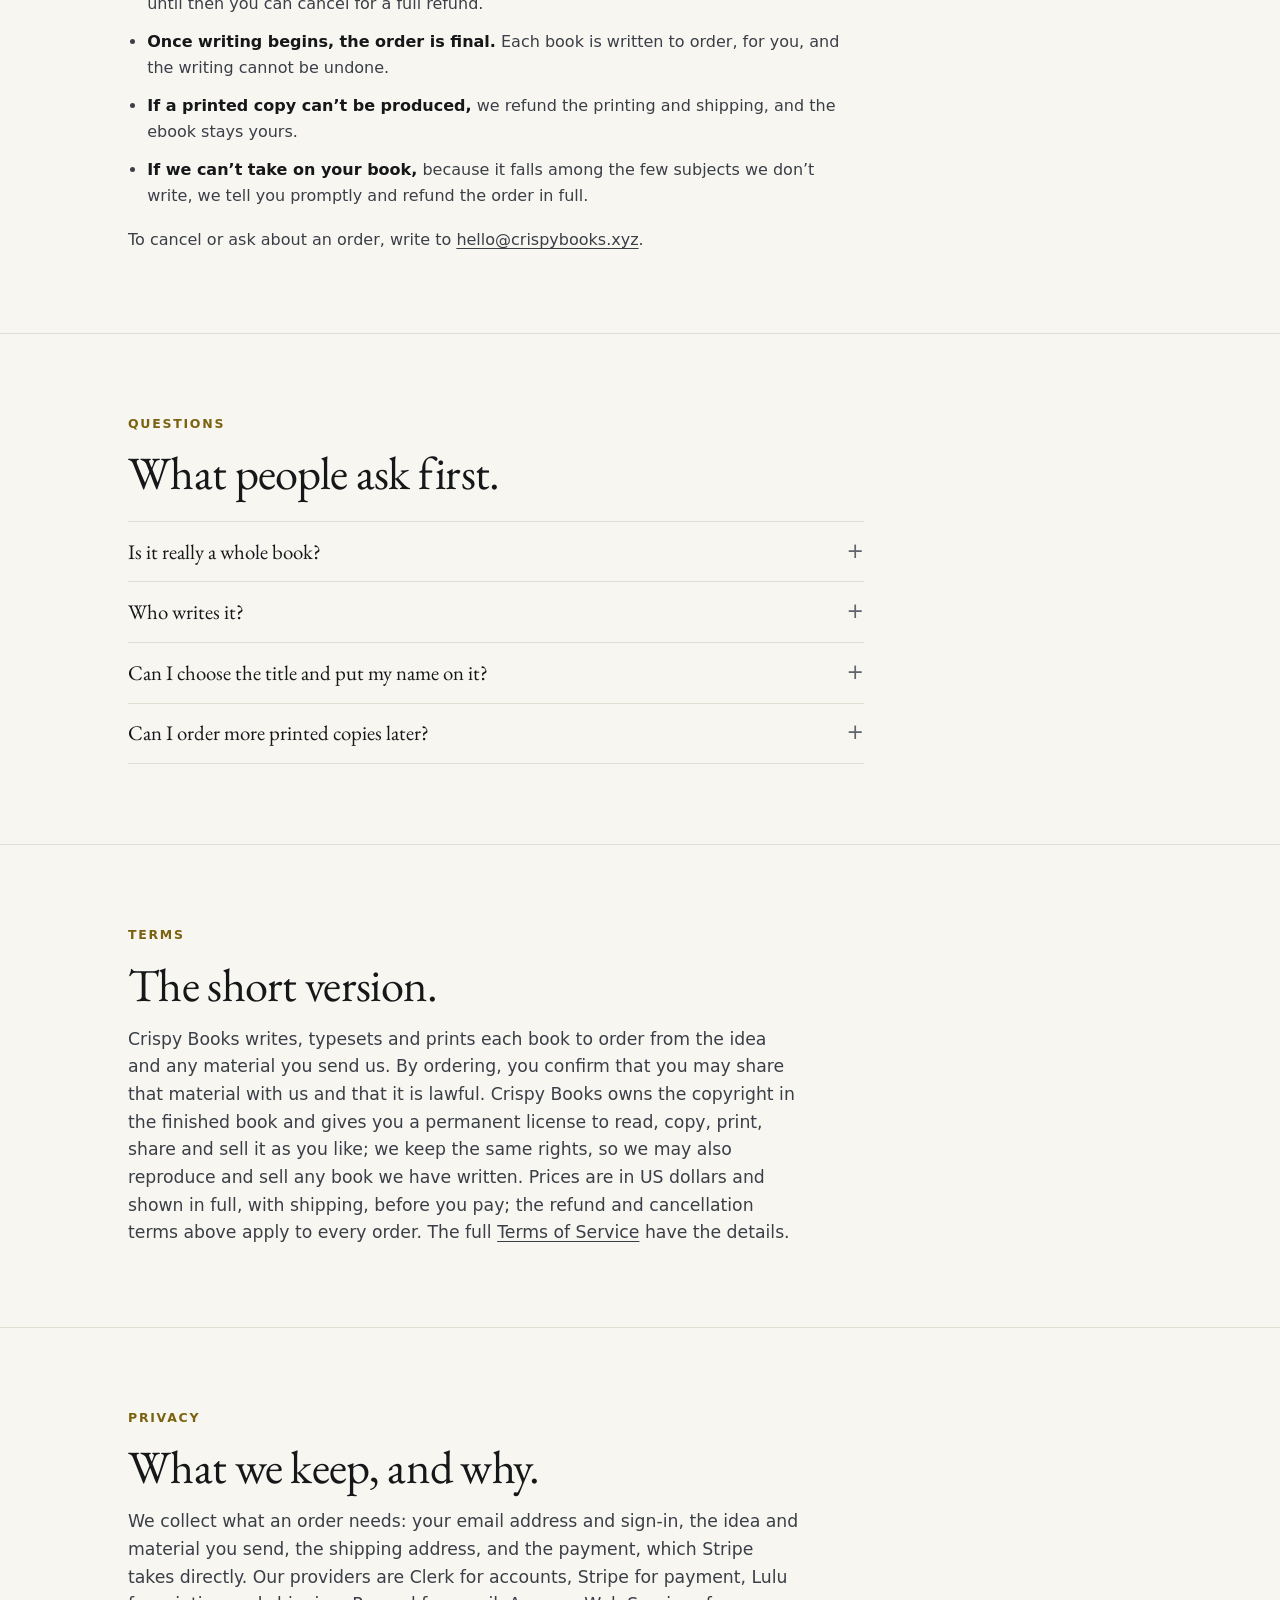
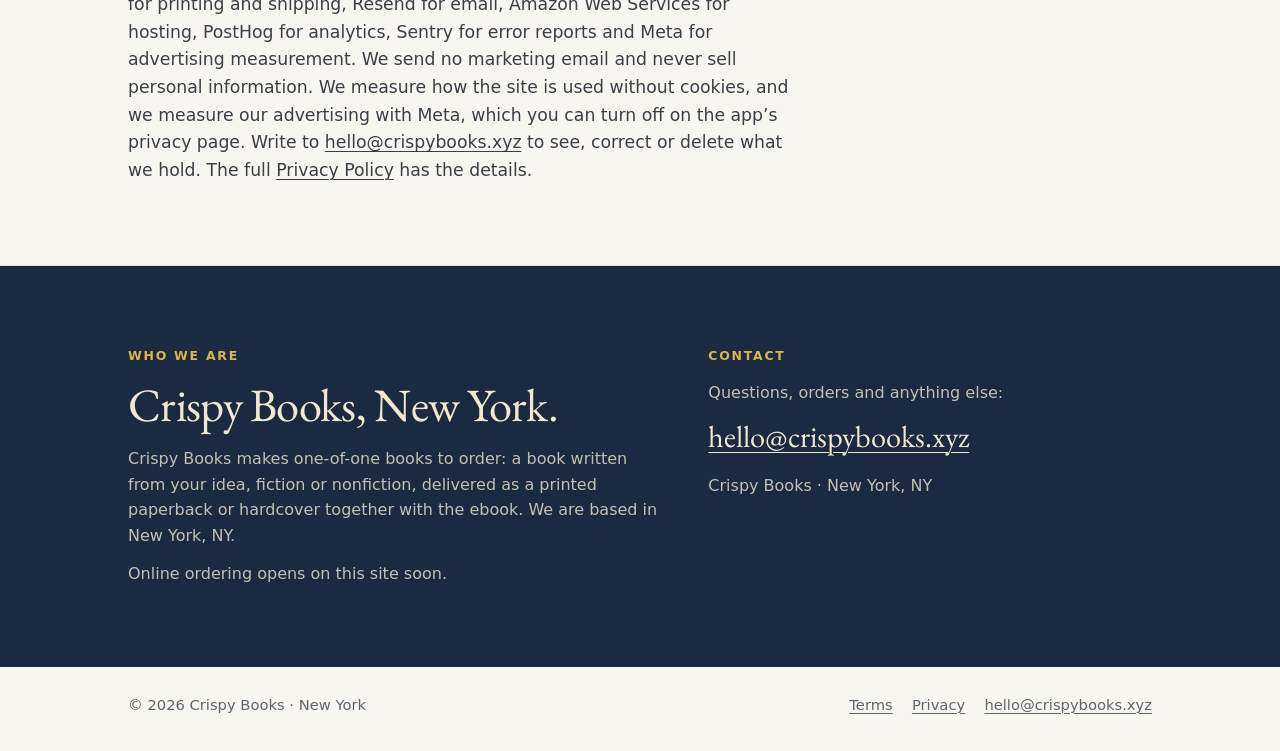
==== commit 60ca04e7: "Deploy apps/landing from mybook cb70692" ====
--- a/index.html
+++ b/index.html
@@ -17,149 +17,7 @@
 <link rel="preconnect" href="https://fonts.googleapis.com">
 <link rel="preconnect" href="https://fonts.gstatic.com" crossorigin>
 <link rel="stylesheet" href="https://fonts.googleapis.com/css2?family=EB+Garamond:ital,wght@0,400;0,500;1,400&display=swap">
-<style>
-/* Tokens from apps/web/src/app/globals.css (the paper/ink/gold palette). --gold-text is the gold darkened so it can
-   carry small text (the gold itself is 2.2:1 on --paper); --muted is a shade darker than the app's for 4.5:1 on
-   --surface as well as --paper. */
-:root {
-  --paper: #f8f6f1; --paper-2: #efece5; --surface: #fffefb; --ink: #151719; --ink-2: #3a3f47; --muted: #5f646d;
-  --line: #e1ddd3; --line-2: #cfc9bc; --accent: #1b2a41; --on-accent: #f2e8cf; --gold: #c9a227; --gold-text: #7a6210;
-  --focus: #9a7b14; --band: #1b2a41; --band-fg: #f2e8cf; --band-muted: #c4bfb1; --band-gold: #d8b64a;
-  --shadow-1: 0 1px 2px rgba(21,23,26,.05), 0 8px 24px -12px rgba(21,23,26,.18);
-  --book-shadow: drop-shadow(0 18px 18px rgba(20,18,12,.26)) drop-shadow(0 3px 4px rgba(20,18,12,.16));
-  --display: "EB Garamond", "Libertinus Serif", Georgia, "Times New Roman", serif;
-  --ui: system-ui, -apple-system, "Segoe UI", Roboto, "Helvetica Neue", Arial, sans-serif;
-  color-scheme: light;
-}
-@media (prefers-color-scheme: dark) {
-  :root {
-    --paper: #121416; --paper-2: #191c20; --surface: #1c1f24; --ink: #ebe8e1; --ink-2: #cfcac0; --muted: #a3a7af;
-    --line: #2a2e35; --line-2: #3a3f48; --accent: #f2e8cf; --on-accent: #1b2a41; --gold: #d8b64a; --gold-text: #d8b64a;
-    --focus: #d8b64a; --band: #0f1724; --band-fg: #f2e8cf; --band-muted: #a9acb3;
-    --shadow-1: 0 1px 2px rgba(0,0,0,.4), 0 8px 24px -12px rgba(0,0,0,.6);
-    --book-shadow: drop-shadow(0 18px 18px rgba(0,0,0,.5)) drop-shadow(0 3px 4px rgba(0,0,0,.4));
-    color-scheme: dark;
-  }
-}
-*, *::before, *::after { box-sizing: border-box; }
-html { -webkit-text-size-adjust: 100%; }
-@media (prefers-reduced-motion: no-preference) { html { scroll-behavior: smooth; } }
-body { margin: 0; background: var(--paper); color: var(--ink); font-family: var(--ui); font-size: 1rem; line-height: 1.6; -webkit-font-smoothing: antialiased; overflow-wrap: break-word; }
-h1, h2, h3 { font-family: var(--display); font-weight: 400; line-height: 1.08; letter-spacing: -.015em; margin: 0; text-wrap: balance; }
-p { margin: 0; }
-a { color: inherit; text-decoration-thickness: 1px; text-underline-offset: .18em; }
-a:hover { text-decoration-thickness: 2px; }
-:focus-visible { outline: 2px solid var(--focus); outline-offset: 3px; border-radius: 3px; }
-.wrap { width: 100%; max-width: 1080px; margin: 0 auto; padding: 0 16px; }
-@media (min-width: 640px) { .wrap { padding: 0 28px; } }
-.skip { position: absolute; left: 16px; top: -100px; background: var(--accent); color: var(--on-accent); padding: .5rem .8rem; border-radius: 6px; z-index: 10; }
-.skip:focus { top: 12px; }
-
-/* header */
-.top { border-bottom: 1px solid var(--line); }
-.top .wrap { display: flex; flex-wrap: wrap; align-items: center; justify-content: space-between; gap: .4rem 1.2rem; padding-top: .9rem; padding-bottom: .9rem; }
-.wordmark { font-family: var(--display); font-size: 1.6rem; line-height: 1; letter-spacing: -.01em; text-decoration: none; }
-.top nav ul { display: flex; flex-wrap: wrap; gap: .2rem 1.1rem; list-style: none; margin: 0; padding: 0; font-size: .92rem; }
-.top nav a { color: var(--ink-2); text-decoration: none; }
-.top nav a:hover { color: var(--ink); text-decoration: underline; }
-
-/* shared section pieces */
-section { padding: 3.5rem 0; border-bottom: 1px solid var(--line); }
-@media (min-width: 860px) { section { padding: 5rem 0; } }
-.eyebrow { font-size: .78rem; font-weight: 600; letter-spacing: .14em; text-transform: uppercase; color: var(--gold-text); margin-bottom: .9rem; }
-h2 { font-size: clamp(2rem, 6vw, 2.9rem); margin-bottom: 1rem; }
-.lead { color: var(--ink-2); font-size: 1.08rem; max-width: 42rem; }
-
-/* hero */
-.hero { padding-top: 2.6rem; }
-.hero .wrap { display: grid; gap: 2.6rem; align-items: center; }
-@media (min-width: 860px) { .hero { padding-top: 4.5rem; } .hero .wrap { grid-template-columns: 1.08fr .92fr; gap: 3.5rem; } }
-h1 { font-size: clamp(2.6rem, 9vw, 4.6rem); margin-bottom: 1.2rem; }
-.hero .sub { color: var(--ink-2); font-size: 1.12rem; max-width: 36rem; }
-.hero .sub em { font-family: var(--display); font-size: 1.12em; color: var(--ink); }
-.ctas { display: flex; flex-wrap: wrap; gap: .7rem; margin-top: 1.8rem; }
-.btn { display: inline-flex; align-items: center; min-height: 44px; padding: .65rem 1.25rem; border-radius: 999px; font-weight: 600; font-size: .98rem; text-decoration: none; border: 1.5px solid var(--accent); }
-.btn-primary { background: var(--accent); color: var(--on-accent); }
-.btn-ghost { color: var(--ink); border-color: var(--line-2); }
-.btn:hover { filter: brightness(1.08); }
-.from { margin-top: 1rem; color: var(--muted); font-size: .92rem; }
-
-/* CSS books, simplified from apps/web's BookCover (globals.css .book / .bk-*) */
-.shelf { display: grid; grid-template-columns: repeat(3, minmax(0, 1fr)); gap: 5%; align-items: end; max-width: 520px; width: 100%; margin: 0 auto; padding: 1.2rem 2% 1rem; }
-.book { display: flex; align-items: stretch; filter: var(--book-shadow); transform: perspective(1200px) rotateY(-10deg); transform-origin: 40% center; }
-.shelf .book:nth-child(2) { transform: perspective(1200px) rotateY(-10deg) translateY(-8%); }
-.bk-spine { flex: 0 0 auto; border-radius: 3px 0 0 3px; background-color: var(--c-bg); background-image: linear-gradient(to right, rgba(0,0,0,.35), rgba(0,0,0,.05) 55%, rgba(255,255,255,.08) 80%, rgba(0,0,0,.18)); }
-.bk-cover { container-type: inline-size; position: relative; flex: 1 1 auto; min-width: 0; aspect-ratio: 2 / 3; overflow: hidden; border-radius: 0 4px 4px 0; background: var(--c-bg); color: var(--c-fg); }
-.bk-cover::before { content: ""; position: absolute; inset: 0; background: linear-gradient(100deg, rgba(255,255,255,.1), transparent 30%, transparent 70%, rgba(0,0,0,.08)); }
-.bk-panel { position: absolute; inset: 0; display: grid; grid-template-rows: 1fr auto 2fr; padding: 8cqw; font-family: var(--display); }
-.bk-tb { grid-row: 2; display: grid; justify-items: center; gap: 3.6cqw; text-align: center; }
-.bk-rule { width: 30%; height: 1.5px; background: var(--c-accent); }
-.bk-t { font-size: 10.5cqw; line-height: 1.1; text-wrap: balance; }
-.bk-s { font-size: 5.4cqw; font-style: italic; line-height: 1.25; }
-
-/* examples */
-.ideas { list-style: none; margin: 1.6rem 0 0; padding: 0; display: grid; gap: 1rem; }
-@media (min-width: 860px) { .ideas { grid-template-columns: repeat(3, 1fr); gap: 1.4rem; } }
-.ideas li { background: var(--surface); border: 1px solid var(--line); border-radius: 14px; padding: 1.2rem 1.25rem; box-shadow: var(--shadow-1); }
-.ideas q { display: block; font-family: var(--display); font-style: italic; font-size: 1.2rem; line-height: 1.4; quotes: "\201C" "\201D"; }
-.ideas .became { margin-top: .8rem; padding-top: .8rem; border-top: 1px solid var(--line); font-size: .92rem; color: var(--muted); }
-.ideas .became b { display: block; font-family: var(--display); font-weight: 500; font-size: 1.15rem; color: var(--ink); }
-
-/* how it works */
-.steps { list-style: none; margin: 1.8rem 0 0; padding: 0; display: grid; gap: 1.8rem; }
-@media (min-width: 860px) { .steps { grid-template-columns: repeat(3, 1fr); gap: 2.4rem; } }
-.steps .n { font-family: var(--display); font-style: italic; font-size: 2.4rem; line-height: 1; color: var(--gold-text); }
-.steps h3 { font-size: 1.55rem; margin: .5rem 0 .45rem; }
-.steps p { color: var(--ink-2); }
-
-/* pricing */
-.prices { display: grid; gap: 1.2rem; margin-top: 1.8rem; }
-@media (min-width: 760px) { .prices { grid-template-columns: 1fr 1fr; gap: 1.6rem; } }
-.card { background: var(--surface); border: 1px solid var(--line); border-radius: 16px; padding: 1.2rem 1rem; box-shadow: var(--shadow-1); }
-@media (min-width: 640px) { .card { padding: 1.5rem 1.6rem; } }
-table { width: 100%; border-collapse: collapse; font-size: .98rem; }
-caption { text-align: left; font-family: var(--display); font-size: 1.6rem; padding-bottom: .5rem; }
-th, td { text-align: left; padding: .6rem .3rem; border-top: 1px solid var(--line); vertical-align: baseline; }
-thead th { border-top: 0; font-size: .78rem; font-weight: 600; letter-spacing: .08em; text-transform: uppercase; color: var(--muted); padding-top: 0; }
-tbody th { font-family: var(--display); font-weight: 400; font-size: 1.18rem; }
-td.pg { color: var(--ink-2); white-space: nowrap; }
-.price { text-align: right; font-weight: 600; white-space: nowrap; font-variant-numeric: tabular-nums; }
-.incl { margin: 1.6rem 0 0; display: grid; gap: .55rem; padding-left: 1.2rem; color: var(--ink-2); }
-.incl strong { color: var(--ink); }
-
-/* delivery, refunds, terms */
-.facts { margin: 1.6rem 0 0; display: grid; gap: 1.2rem; }
-@media (min-width: 760px) { .facts { grid-template-columns: repeat(3, 1fr); gap: 1.4rem; } }
-.facts div { border-top: 2px solid var(--gold); padding-top: .9rem; }
-.facts dt { font-family: var(--display); font-size: 1.4rem; line-height: 1.2; }
-.facts dd { margin: .35rem 0 0; color: var(--ink-2); }
-.policy { margin: 1.4rem 0 0; padding-left: 1.2rem; display: grid; gap: .8rem; max-width: 46rem; color: var(--ink-2); }
-.policy strong { color: var(--ink); }
-.note { margin-top: 1.2rem; color: var(--ink-2); max-width: 46rem; }
-
-/* faq */
-.faq { margin-top: 1.4rem; max-width: 46rem; border-top: 1px solid var(--line); }
-.faq details { border-bottom: 1px solid var(--line); }
-.faq summary { cursor: pointer; list-style: none; display: flex; justify-content: space-between; gap: 1rem; padding: 1.05rem 0; font-family: var(--display); font-size: 1.3rem; line-height: 1.25; }
-.faq summary::-webkit-details-marker { display: none; }
-.faq summary::after { content: "+"; font-family: var(--ui); color: var(--muted); flex: 0 0 auto; }
-.faq details[open] summary::after { content: "\2212"; }
-.faq details p { padding: 0 0 1.1rem; color: var(--ink-2); }
-
-/* who we are + contact: the app's navy band */
-.band { background: var(--band); color: var(--band-fg); border-bottom: 0; }
-.band .wrap { display: grid; gap: 2rem; }
-@media (min-width: 760px) { .band .wrap { grid-template-columns: 1.2fr 1fr; gap: 3rem; } }
-.band .eyebrow { color: var(--band-gold); }
-.band p { color: var(--band-muted); max-width: 34rem; }
-.band p + p { margin-top: .8rem; }
-.band .mail { display: inline-block; margin: .4rem 0 .8rem; font-family: var(--display); font-size: clamp(1.45rem, 6vw, 1.9rem); color: var(--band-fg); }
-.band :focus-visible { outline-color: var(--band-gold); }
-
-/* footer */
-footer { padding: 1.6rem 0 2.2rem; color: var(--muted); font-size: .92rem; }
-footer .wrap { display: flex; flex-wrap: wrap; gap: .4rem 1.4rem; justify-content: space-between; }
-</style>
+<link rel="stylesheet" href="/site.css">
 </head>
 <body>
 <a class="skip" href="#main">Skip to content</a>
@@ -211,7 +69,7 @@
   <section aria-labelledby="ideas-h">
     <div class="wrap">
       <p class="eyebrow">Examples</p>
-      <h2 id="ideas-h">What an idea becomes.</h2>
+      <h2 id="ideas-h">What your idea can become.</h2>
       <ul class="ideas">
         <li><q>A history of New York City, roughly a quarter on 1600 to 1900 and three quarters on 1900 to today.</q><p class="became"><b>Every Inch of Ground</b>Nonfiction &middot; Definitive &middot; 456 pages</p></li>
         <li><q>A heist set in Venice in 1612, told by the gondolier who rowed the getaway boat.</q><p class="became"><b>The Gondolier&rsquo;s Account</b>Fiction &middot; Novel &middot; 280 pages</p></li>
@@ -290,7 +148,7 @@
       <h2 id="refunds-h">Clear terms, before you pay.</h2>
       <ul class="policy">
         <li><strong>Cancel free until writing begins.</strong> Writing usually begins within an hour of ordering; until then you can cancel for a full refund.</li>
-        <li><strong>Once writing begins, the order is final.</strong> Each book is written for one customer and can&rsquo;t be resold.</li>
+        <li><strong>Once writing begins, the order is final.</strong> Each book is written to order, for you, and the writing cannot be undone.</li>
         <li><strong>If a printed copy can&rsquo;t be produced,</strong> we refund the printing and shipping, and the ebook stays yours.</li>
         <li><strong>If we can&rsquo;t take on your book,</strong> because it falls among the few subjects we don&rsquo;t write, we tell you promptly and refund the order in full.</li>
       </ul>
@@ -303,10 +161,10 @@
       <p class="eyebrow">Questions</p>
       <h2 id="faq-h">What people ask first.</h2>
       <div class="faq">
-        <details><summary>Is it really a whole book?</summary><p>Yes. A finished, structured book with chapters, a cover, front matter and, for nonfiction, a sources section, typeset to the length you chose. It reads and prints like any book on your shelf.</p></details>
-        <details><summary>Who writes it?</summary><p>Crispy Books does. Each book is written from your description by our in-house editorial process, edited for consistency, checked against its sources where it makes factual claims, and typeset by us. Your book is written once, for you, and never resold.</p></details>
-        <details><summary>Can I choose the title and put my name on it?</summary><p>Yes. Set the title and subtitle yourself or pick one of three suggestions written for your book. You can print a name on the cover and title page as &ldquo;inspired by&rdquo;.</p></details>
-        <details><summary>Can I order more printed copies later?</summary><p>Yes. Every book stays in your library, and you can order more copies in either binding at any time.</p></details>
+        <details><summary>Is it really a whole book?</summary><p>It is. You get a complete book with chapters, a cover, the front matter you&rsquo;d expect and, for nonfiction, a list of sources, all typeset to the length you picked. Put it on a shelf next to anything else you own and it belongs there.</p></details>
+        <details><summary>Who writes it?</summary><p>We do. We take your description and turn it into a book: written, edited so it holds together from the first page to the last, checked against its sources wherever it states a fact, and typeset by us. Every book is written fresh, from your idea alone.</p></details>
+        <details><summary>Can I choose the title and put my name on it?</summary><p>Of course. Write your own title and subtitle, or pick one of three we suggest once we&rsquo;ve read your idea. And if you&rsquo;d like a name on the cover and the title page, we print it there as &ldquo;inspired by&rdquo;.</p></details>
+        <details><summary>Can I order more printed copies later?</summary><p>Yes, whenever you like. Every book you&rsquo;ve made stays in your library, and you can order more copies in either binding at any time.</p></details>
       </div>
     </div>
   </section>
@@ -315,7 +173,15 @@
     <div class="wrap">
       <p class="eyebrow">Terms</p>
       <h2 id="terms-h">The short version.</h2>
-      <p class="lead">Crispy Books writes, typesets and prints each book to order from the idea and any material you send us. By ordering, you confirm that you may share that material with us and that it contains nothing unlawful. Each book is written once, for you, and is never resold or published by us. You receive the ebook for your personal use and the printed copies you paid for. Prices are in US dollars and shown in full, with shipping, before you pay; the refund and cancellation terms above apply to every order. Questions about these terms go to <a href="mailto:hello@crispybooks.xyz">hello@crispybooks.xyz</a>.</p>
+      <p class="lead">Crispy Books writes, typesets and prints each book to order from the idea and any material you send us. By ordering, you confirm that you may share that material with us and that it is lawful. Crispy Books owns the copyright in the finished book and gives you a permanent license to read, copy, print, share and sell it as you like; we keep the same rights, so we may also reproduce and sell any book we have written. Prices are in US dollars and shown in full, with shipping, before you pay; the refund and cancellation terms above apply to every order. The full <a href="/terms">Terms of Service</a> have the details.</p>
+    </div>
+  </section>
+
+  <section id="privacy" aria-labelledby="privacy-h">
+    <div class="wrap">
+      <p class="eyebrow">Privacy</p>
+      <h2 id="privacy-h">What we keep, and why.</h2>
+      <p class="lead">We collect what an order needs: your email address and sign-in, the idea and material you send, the shipping address, and the payment, which Stripe takes directly. Our providers are Clerk for accounts, Stripe for payment, Lulu for printing and shipping, Resend for email, Amazon Web Services for hosting, PostHog for analytics, Sentry for error reports and Meta for advertising measurement. We send no marketing email and never sell personal information. We measure how the site is used without cookies, and we measure our advertising with Meta, which you can turn off on the app&rsquo;s privacy page. Write to <a href="mailto:hello@crispybooks.xyz">hello@crispybooks.xyz</a> to see, correct or delete what we hold. The full <a href="/privacy">Privacy Policy</a> has the details.</p>
     </div>
   </section>
 
@@ -340,7 +206,7 @@
 <footer>
   <div class="wrap">
     <span>&copy; 2026 Crispy Books &middot; New York</span>
-    <a href="mailto:hello@crispybooks.xyz">hello@crispybooks.xyz</a>
+    <span class="foot-links"><a href="/terms">Terms</a> <a href="/privacy">Privacy</a> <a href="mailto:hello@crispybooks.xyz">hello@crispybooks.xyz</a></span>
   </div>
 </footer>
 </body>
--- a/site.css
+++ b/site.css
@@ -0,0 +1,161 @@
+/* The Crispy Books site's styles, shared by index.html, terms.html and privacy.html (no build step: edit here and
+   redeploy with scripts/landing-deploy.sh). */
+
+/* Tokens from apps/web/src/app/globals.css (the paper/ink/gold palette). --gold-text is the gold darkened so it can
+   carry small text (the gold itself is 2.2:1 on --paper); --muted is a shade darker than the app's for 4.5:1 on
+   --surface as well as --paper. */
+:root {
+  --paper: #f8f6f1; --paper-2: #efece5; --surface: #fffefb; --ink: #151719; --ink-2: #3a3f47; --muted: #5f646d;
+  --line: #e1ddd3; --line-2: #cfc9bc; --accent: #1b2a41; --on-accent: #f2e8cf; --gold: #c9a227; --gold-text: #7a6210;
+  --focus: #9a7b14; --band: #1b2a41; --band-fg: #f2e8cf; --band-muted: #c4bfb1; --band-gold: #d8b64a;
+  --shadow-1: 0 1px 2px rgba(21,23,26,.05), 0 8px 24px -12px rgba(21,23,26,.18);
+  --book-shadow: drop-shadow(0 18px 18px rgba(20,18,12,.26)) drop-shadow(0 3px 4px rgba(20,18,12,.16));
+  --display: "EB Garamond", "Libertinus Serif", Georgia, "Times New Roman", serif;
+  --ui: system-ui, -apple-system, "Segoe UI", Roboto, "Helvetica Neue", Arial, sans-serif;
+  color-scheme: light;
+}
+@media (prefers-color-scheme: dark) {
+  :root {
+    --paper: #121416; --paper-2: #191c20; --surface: #1c1f24; --ink: #ebe8e1; --ink-2: #cfcac0; --muted: #a3a7af;
+    --line: #2a2e35; --line-2: #3a3f48; --accent: #f2e8cf; --on-accent: #1b2a41; --gold: #d8b64a; --gold-text: #d8b64a;
+    --focus: #d8b64a; --band: #0f1724; --band-fg: #f2e8cf; --band-muted: #a9acb3;
+    --shadow-1: 0 1px 2px rgba(0,0,0,.4), 0 8px 24px -12px rgba(0,0,0,.6);
+    --book-shadow: drop-shadow(0 18px 18px rgba(0,0,0,.5)) drop-shadow(0 3px 4px rgba(0,0,0,.4));
+    color-scheme: dark;
+  }
+}
+*, *::before, *::after { box-sizing: border-box; }
+html { -webkit-text-size-adjust: 100%; }
+@media (prefers-reduced-motion: no-preference) { html { scroll-behavior: smooth; } }
+body { margin: 0; background: var(--paper); color: var(--ink); font-family: var(--ui); font-size: 1rem; line-height: 1.6; -webkit-font-smoothing: antialiased; overflow-wrap: break-word; }
+h1, h2, h3 { font-family: var(--display); font-weight: 400; line-height: 1.08; letter-spacing: -.015em; margin: 0; text-wrap: balance; }
+p { margin: 0; }
+a { color: inherit; text-decoration-thickness: 1px; text-underline-offset: .18em; }
+a:hover { text-decoration-thickness: 2px; }
+:focus-visible { outline: 2px solid var(--focus); outline-offset: 3px; border-radius: 3px; }
+.wrap { width: 100%; max-width: 1080px; margin: 0 auto; padding: 0 16px; }
+@media (min-width: 640px) { .wrap { padding: 0 28px; } }
+.skip { position: absolute; left: 16px; top: -100px; background: var(--accent); color: var(--on-accent); padding: .5rem .8rem; border-radius: 6px; z-index: 10; }
+.skip:focus { top: 12px; }
+
+/* header */
+.top { border-bottom: 1px solid var(--line); }
+.top .wrap { display: flex; flex-wrap: wrap; align-items: center; justify-content: space-between; gap: .4rem 1.2rem; padding-top: .9rem; padding-bottom: .9rem; }
+.wordmark { font-family: var(--display); font-size: 1.6rem; line-height: 1; letter-spacing: -.01em; text-decoration: none; }
+.top nav ul { display: flex; flex-wrap: wrap; gap: .2rem 1.1rem; list-style: none; margin: 0; padding: 0; font-size: .92rem; }
+.top nav a { color: var(--ink-2); text-decoration: none; }
+.top nav a:hover { color: var(--ink); text-decoration: underline; }
+
+/* shared section pieces */
+section { padding: 3.5rem 0; border-bottom: 1px solid var(--line); }
+@media (min-width: 860px) { section { padding: 5rem 0; } }
+.eyebrow { font-size: .78rem; font-weight: 600; letter-spacing: .14em; text-transform: uppercase; color: var(--gold-text); margin-bottom: .9rem; }
+h2 { font-size: clamp(2rem, 6vw, 2.9rem); margin-bottom: 1rem; }
+.lead { color: var(--ink-2); font-size: 1.08rem; max-width: 42rem; }
+
+/* hero */
+.hero { padding-top: 2.6rem; }
+.hero .wrap { display: grid; gap: 2.6rem; align-items: center; }
+@media (min-width: 860px) { .hero { padding-top: 4.5rem; } .hero .wrap { grid-template-columns: 1.08fr .92fr; gap: 3.5rem; } }
+h1 { font-size: clamp(2.6rem, 9vw, 4.6rem); margin-bottom: 1.2rem; }
+.hero .sub { color: var(--ink-2); font-size: 1.12rem; max-width: 36rem; }
+.hero .sub em { font-family: var(--display); font-size: 1.12em; color: var(--ink); }
+.ctas { display: flex; flex-wrap: wrap; gap: .7rem; margin-top: 1.8rem; }
+.btn { display: inline-flex; align-items: center; min-height: 44px; padding: .65rem 1.25rem; border-radius: 999px; font-weight: 600; font-size: .98rem; text-decoration: none; border: 1.5px solid var(--accent); }
+.btn-primary { background: var(--accent); color: var(--on-accent); }
+.btn-ghost { color: var(--ink); border-color: var(--line-2); }
+.btn:hover { filter: brightness(1.08); }
+.from { margin-top: 1rem; color: var(--muted); font-size: .92rem; }
+
+/* CSS books, simplified from apps/web's BookCover (globals.css .book / .bk-*) */
+.shelf { display: grid; grid-template-columns: repeat(3, minmax(0, 1fr)); gap: 5%; align-items: end; max-width: 520px; width: 100%; margin: 0 auto; padding: 1.2rem 2% 1rem; }
+.book { display: flex; align-items: stretch; filter: var(--book-shadow); transform: perspective(1200px) rotateY(-10deg); transform-origin: 40% center; }
+.shelf .book:nth-child(2) { transform: perspective(1200px) rotateY(-10deg) translateY(-8%); }
+.bk-spine { flex: 0 0 auto; border-radius: 3px 0 0 3px; background-color: var(--c-bg); background-image: linear-gradient(to right, rgba(0,0,0,.35), rgba(0,0,0,.05) 55%, rgba(255,255,255,.08) 80%, rgba(0,0,0,.18)); }
+.bk-cover { container-type: inline-size; position: relative; flex: 1 1 auto; min-width: 0; aspect-ratio: 2 / 3; overflow: hidden; border-radius: 0 4px 4px 0; background: var(--c-bg); color: var(--c-fg); }
+.bk-cover::before { content: ""; position: absolute; inset: 0; background: linear-gradient(100deg, rgba(255,255,255,.1), transparent 30%, transparent 70%, rgba(0,0,0,.08)); }
+.bk-panel { position: absolute; inset: 0; display: grid; grid-template-rows: 1fr auto 2fr; padding: 8cqw; font-family: var(--display); }
+.bk-tb { grid-row: 2; display: grid; justify-items: center; gap: 3.6cqw; text-align: center; }
+.bk-rule { width: 30%; height: 1.5px; background: var(--c-accent); }
+.bk-t { font-size: 10.5cqw; line-height: 1.1; text-wrap: balance; }
+.bk-s { font-size: 5.4cqw; font-style: italic; line-height: 1.25; }
+
+/* examples */
+.ideas { list-style: none; margin: 1.6rem 0 0; padding: 0; display: grid; gap: 1rem; }
+@media (min-width: 860px) { .ideas { grid-template-columns: repeat(3, 1fr); gap: 1.4rem; } }
+.ideas li { background: var(--surface); border: 1px solid var(--line); border-radius: 14px; padding: 1.2rem 1.25rem; box-shadow: var(--shadow-1); }
+.ideas q { display: block; font-family: var(--display); font-style: italic; font-size: 1.2rem; line-height: 1.4; quotes: "\201C" "\201D"; }
+.ideas .became { margin-top: .8rem; padding-top: .8rem; border-top: 1px solid var(--line); font-size: .92rem; color: var(--muted); }
+.ideas .became b { display: block; font-family: var(--display); font-weight: 500; font-size: 1.15rem; color: var(--ink); }
+
+/* how it works */
+.steps { list-style: none; margin: 1.8rem 0 0; padding: 0; display: grid; gap: 1.8rem; }
+@media (min-width: 860px) { .steps { grid-template-columns: repeat(3, 1fr); gap: 2.4rem; } }
+.steps .n { font-family: var(--display); font-style: italic; font-size: 2.4rem; line-height: 1; color: var(--gold-text); }
+.steps h3 { font-size: 1.55rem; margin: .5rem 0 .45rem; }
+.steps p { color: var(--ink-2); }
+
+/* pricing */
+.prices { display: grid; gap: 1.2rem; margin-top: 1.8rem; }
+@media (min-width: 760px) { .prices { grid-template-columns: 1fr 1fr; gap: 1.6rem; } }
+.card { background: var(--surface); border: 1px solid var(--line); border-radius: 16px; padding: 1.2rem 1rem; box-shadow: var(--shadow-1); }
+@media (min-width: 640px) { .card { padding: 1.5rem 1.6rem; } }
+table { width: 100%; border-collapse: collapse; font-size: .98rem; }
+caption { text-align: left; font-family: var(--display); font-size: 1.6rem; padding-bottom: .5rem; }
+th, td { text-align: left; padding: .6rem .3rem; border-top: 1px solid var(--line); vertical-align: baseline; }
+thead th { border-top: 0; font-size: .78rem; font-weight: 600; letter-spacing: .08em; text-transform: uppercase; color: var(--muted); padding-top: 0; }
+tbody th { font-family: var(--display); font-weight: 400; font-size: 1.18rem; }
+td.pg { color: var(--ink-2); white-space: nowrap; }
+.price { text-align: right; font-weight: 600; white-space: nowrap; font-variant-numeric: tabular-nums; }
+.incl { margin: 1.6rem 0 0; display: grid; gap: .55rem; padding-left: 1.2rem; color: var(--ink-2); }
+.incl strong { color: var(--ink); }
+
+/* delivery, refunds, terms */
+.facts { margin: 1.6rem 0 0; display: grid; gap: 1.2rem; }
+@media (min-width: 760px) { .facts { grid-template-columns: repeat(3, 1fr); gap: 1.4rem; } }
+.facts div { border-top: 2px solid var(--gold); padding-top: .9rem; }
+.facts dt { font-family: var(--display); font-size: 1.4rem; line-height: 1.2; }
+.facts dd { margin: .35rem 0 0; color: var(--ink-2); }
+.policy { margin: 1.4rem 0 0; padding-left: 1.2rem; display: grid; gap: .8rem; max-width: 46rem; color: var(--ink-2); }
+.policy strong { color: var(--ink); }
+.note { margin-top: 1.2rem; color: var(--ink-2); max-width: 46rem; }
+
+/* faq */
+.faq { margin-top: 1.4rem; max-width: 46rem; border-top: 1px solid var(--line); }
+.faq details { border-bottom: 1px solid var(--line); }
+.faq summary { cursor: pointer; list-style: none; display: flex; justify-content: space-between; gap: 1rem; padding: 1.05rem 0; font-family: var(--display); font-size: 1.3rem; line-height: 1.25; }
+.faq summary::-webkit-details-marker { display: none; }
+.faq summary::after { content: "+"; font-family: var(--ui); color: var(--muted); flex: 0 0 auto; }
+.faq details[open] summary::after { content: "\2212"; }
+.faq details p { padding: 0 0 1.1rem; color: var(--ink-2); }
+
+/* who we are + contact: the app's navy band */
+.band { background: var(--band); color: var(--band-fg); border-bottom: 0; }
+.band .wrap { display: grid; gap: 2rem; }
+@media (min-width: 760px) { .band .wrap { grid-template-columns: 1.2fr 1fr; gap: 3rem; } }
+.band .eyebrow { color: var(--band-gold); }
+.band p { color: var(--band-muted); max-width: 34rem; }
+.band p + p { margin-top: .8rem; }
+.band .mail { display: inline-block; margin: .4rem 0 .8rem; font-family: var(--display); font-size: clamp(1.45rem, 6vw, 1.9rem); color: var(--band-fg); }
+.band :focus-visible { outline-color: var(--band-gold); }
+
+/* legal documents (terms.html, privacy.html): the app's /terms and /privacy in the site's own type */
+.doc { padding: 2.4rem 0 3.5rem; border-bottom: 1px solid var(--line); }
+@media (min-width: 860px) { .doc { padding: 3.6rem 0 5rem; } }
+/* One measure for the whole column, about the app's 68ch (a ch-based width would grow with each element's type). */
+.doc .wrap > * { max-width: 43rem; }
+.doc-head { padding-bottom: 1.6rem; margin-bottom: 2rem; border-bottom: 1px solid var(--line); }
+.doc h1 { font-size: clamp(2.3rem, 7vw, 3.2rem); margin-bottom: .5rem; }
+.doc .effective { color: var(--muted); font-size: .95rem; }
+.doc p, .doc li { color: var(--ink-2); }
+.doc .intro { font-size: 1.06rem; }
+.doc p + p, .doc p + ul, .doc ul + p { margin-top: 1rem; }
+.doc h2 { font-size: 1.55rem; line-height: 1.15; margin: 2.6rem 0 1rem; }
+.doc h2 .n { color: var(--muted); }
+.doc ul { margin: 0; padding-left: 1.2rem; display: grid; gap: .6rem; }
+.doc li::marker { color: var(--muted); }
+
+/* footer */
+footer { padding: 1.6rem 0 2.2rem; color: var(--muted); font-size: .92rem; }
+footer .wrap { display: flex; flex-wrap: wrap; gap: .4rem 1.4rem; justify-content: space-between; }
+footer .foot-links { display: flex; flex-wrap: wrap; gap: .4rem 1.2rem; }
